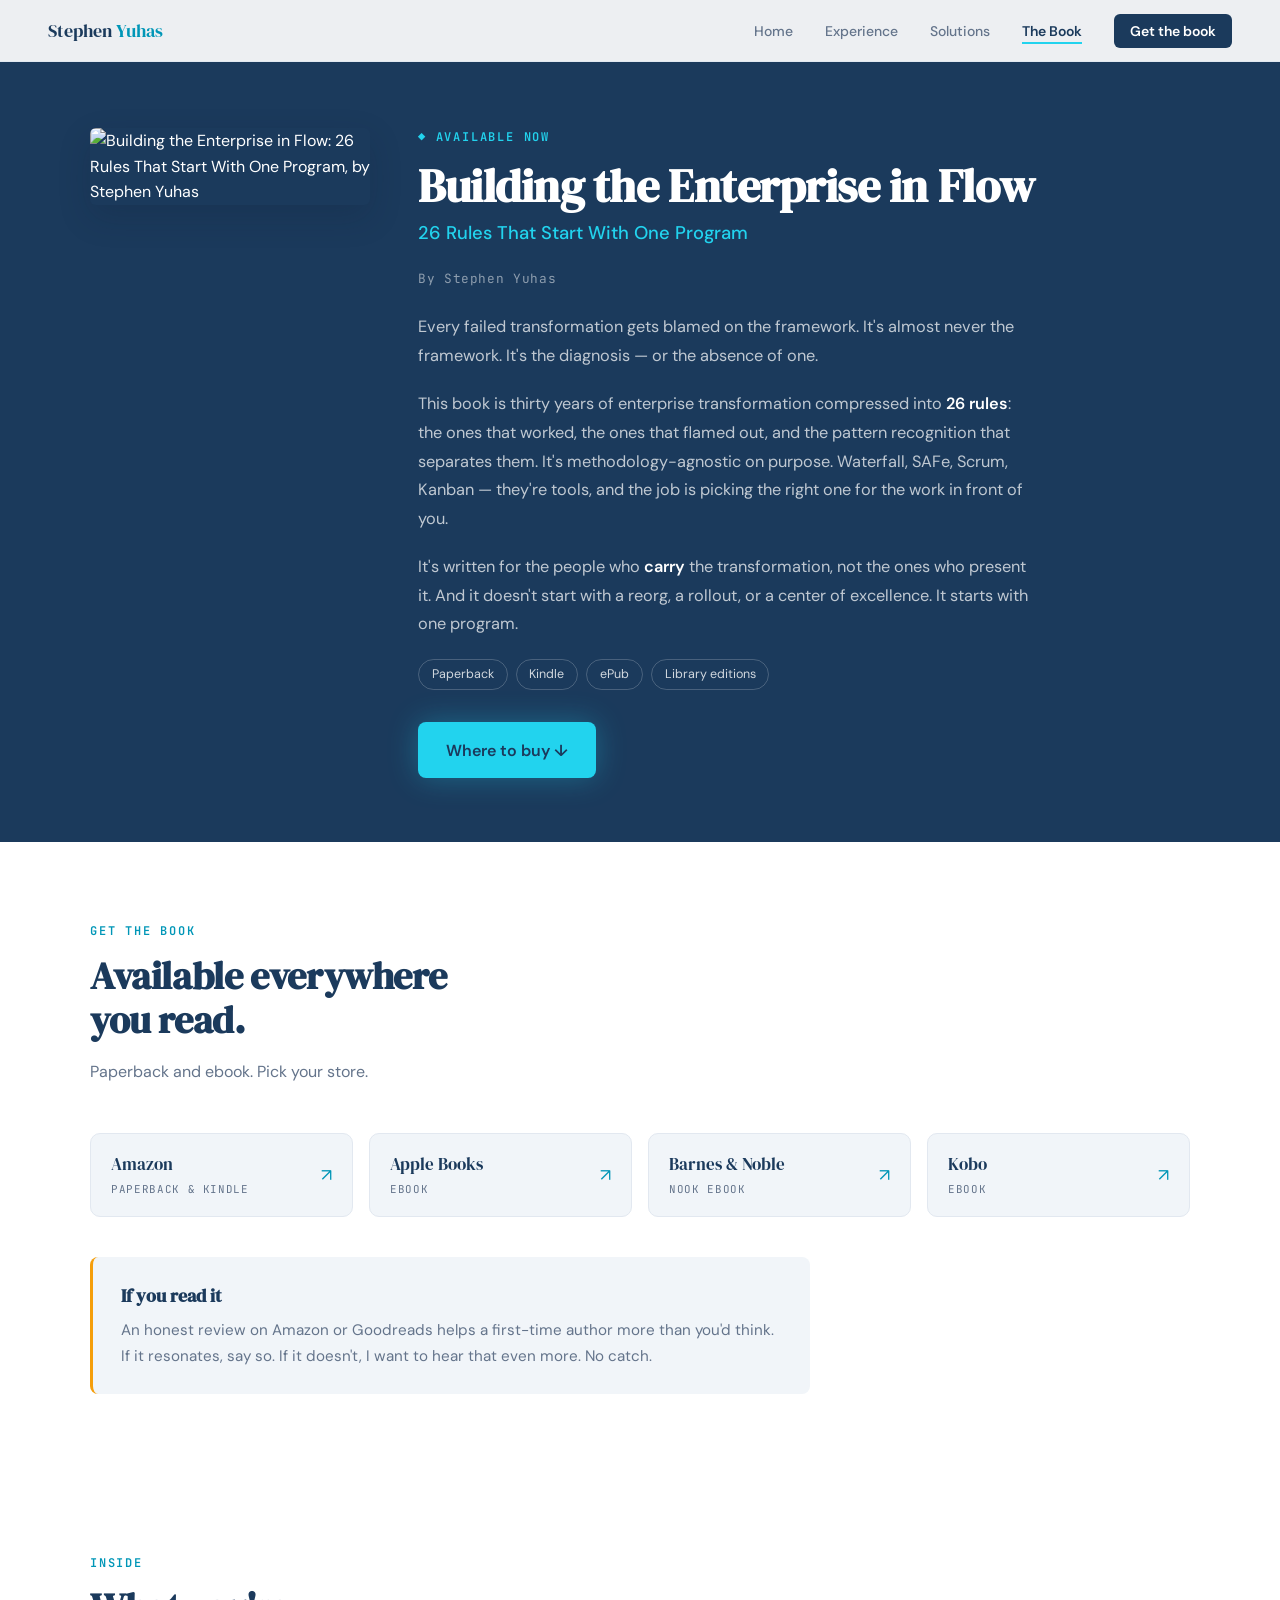
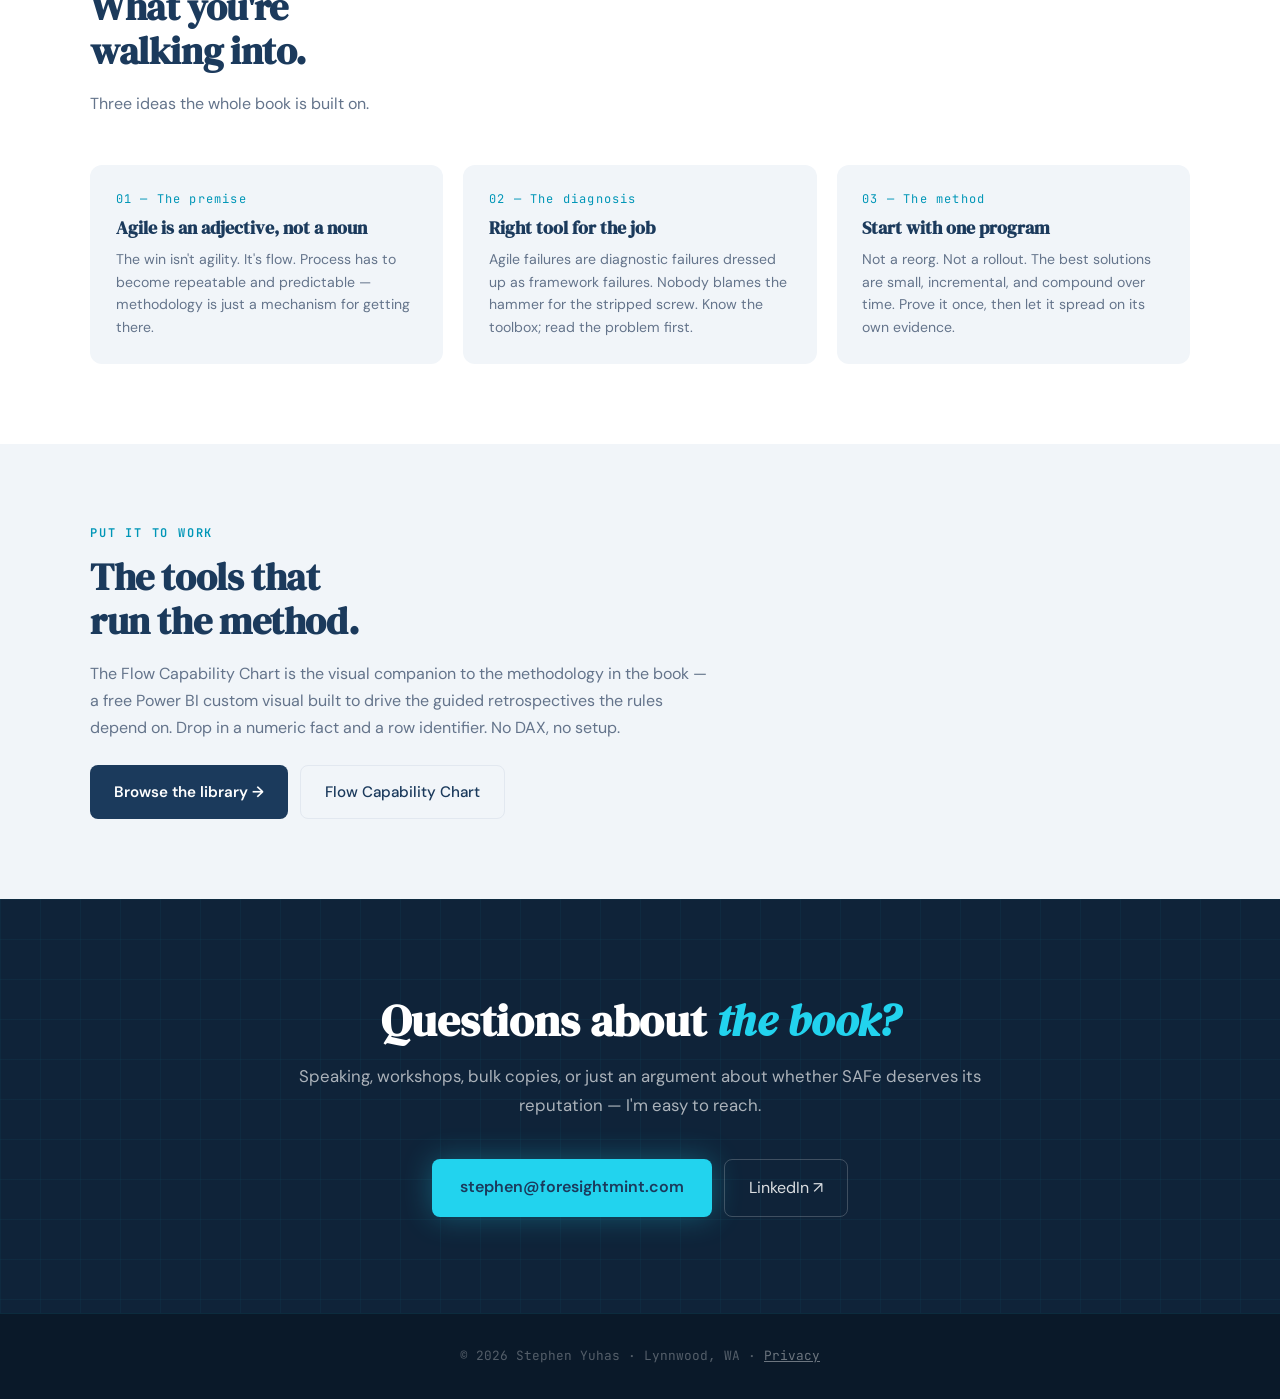
==== book.html @ dd20bc6a "Add files via upload" ====
<!DOCTYPE html>
<html lang="en">
<head>
<meta charset="UTF-8">
<meta name="viewport" content="width=device-width, initial-scale=1.0">
<title>Building the Enterprise in Flow — Stephen Yuhas</title>
<meta name="description" content="Building the Enterprise in Flow: 26 Rules That Start With One Program. By Stephen Yuhas. Available in paperback and ebook on Amazon, Apple Books, Barnes &amp; Noble, Kobo, and more.">
<link rel="preconnect" href="https://fonts.googleapis.com">
<link rel="preconnect" href="https://fonts.gstatic.com" crossorigin>
<link href="https://fonts.googleapis.com/css2?family=DM+Serif+Display:ital@0;1&family=DM+Sans:wght@300;400;500;600;700&family=JetBrains+Mono:wght@400;600&display=swap" rel="stylesheet">
<link rel="stylesheet" href="styles.css">
</head>
<body>

<nav>
  <a href="index.html" class="nav-logo">Stephen <span>Yuhas</span></a>
  <ul class="nav-links">
    <li><a href="index.html">Home</a></li>
    <li><a href="experience.html">Experience</a></li>
    <li><a href="solutions.html">Solutions</a></li>
    <li><a href="book.html" class="active">The Book</a></li>
    <li><a href="#buy" class="nav-cta">Get the book</a></li>
  </ul>
</nav>

<!-- BOOK HERO -->
<section class="book-hero">
  <div class="book-hero-inner">
    <img src="Building_The_Enterprise_in_Flow.jpg" alt="Building the Enterprise in Flow: 26 Rules That Start With One Program, by Stephen Yuhas" class="book-cover-sm">

    <div>
      <div class="book-eyebrow">◆ Available now</div>
      <h1 class="book-title">Building the Enterprise in Flow</h1>
      <div class="book-subtitle">26 Rules That Start With One Program</div>
      <div class="book-byline">By Stephen Yuhas</div>

      <p class="book-blurb">
        Every failed transformation gets blamed on the framework. It's almost never the framework. It's the diagnosis — or the absence of one.
      </p>
      <p class="book-blurb">
        This book is thirty years of enterprise transformation compressed into <strong>26 rules</strong>: the ones that worked, the ones that flamed out, and the pattern recognition that separates them. It's methodology-agnostic on purpose. Waterfall, SAFe, Scrum, Kanban — they're tools, and the job is picking the right one for the work in front of you.
      </p>
      <p class="book-blurb">
        It's written for the people who <strong>carry</strong> the transformation, not the ones who present it. And it doesn't start with a reorg, a rollout, or a center of excellence. It starts with one program.
      </p>

      <div class="book-formats">
        <span class="fmt-pill">Paperback</span>
        <span class="fmt-pill">Kindle</span>
        <span class="fmt-pill">ePub</span>
        <span class="fmt-pill">Library editions</span>
      </div>

      <div class="hero-cta">
        <a href="#buy" class="btn-contact-primary">Where to buy ↓</a>
      </div>
    </div>
  </div>
</section>

<!-- BUY LINKS -->
<section class="buy" id="buy">
  <div class="section-inner">
    <div class="section-label">Get the book</div>
    <h2 class="section-title">Available everywhere<br>you read.</h2>
    <p class="section-sub">Paperback and ebook. Pick your store.</p>

    <div class="buy-grid">
      <a href="https://www.amazon.com/dp/B0H6KVDXJP" class="buy-card" target="_blank" rel="noopener">
        <span>
          <span class="buy-store">Amazon</span>
          <span class="buy-fmt">Paperback &amp; Kindle</span>
        </span>
        <span class="buy-arrow">↗</span>
      </a>

      <a href="https://books.apple.com/us/book/id6784390564" class="buy-card" target="_blank" rel="noopener">
        <span>
          <span class="buy-store">Apple Books</span>
          <span class="buy-fmt">Ebook</span>
        </span>
        <span class="buy-arrow">↗</span>
      </a>

      <a href="https://www.barnesandnoble.com/w/building-the-enterprise-in-flow-stephen-yuhas/1150480453?ean=2940196628368" class="buy-card" target="_blank" rel="noopener">
        <span>
          <span class="buy-store">Barnes &amp; Noble</span>
          <span class="buy-fmt">Nook ebook</span>
        </span>
        <span class="buy-arrow">↗</span>
      </a>

      <a href="https://www.kobo.com/search?query=9798995827016" class="buy-card" target="_blank" rel="noopener">
        <span>
          <span class="buy-store">Kobo</span>
          <span class="buy-fmt">Ebook</span>
        </span>
        <span class="buy-arrow">↗</span>
      </a>

    </div>

    <div class="review-ask">
      <h3>If you read it</h3>
      <p>An honest review on Amazon or Goodreads helps a first-time author more than you'd think. If it resonates, say so. If it doesn't, I want to hear that even more. No catch.</p>
    </div>
  </div>
</section>

<!-- INSIDE THE BOOK -->
<section>
  <div class="section-inner">
    <div class="section-label">Inside</div>
    <h2 class="section-title">What you're<br>walking into.</h2>
    <p class="section-sub">Three ideas the whole book is built on.</p>

    <div class="inside-grid">
      <div class="inside-card">
        <div class="num">01 — The premise</div>
        <h3>Agile is an adjective, not a noun</h3>
        <p>The win isn't agility. It's flow. Process has to become repeatable and predictable — methodology is just a mechanism for getting there.</p>
      </div>
      <div class="inside-card">
        <div class="num">02 — The diagnosis</div>
        <h3>Right tool for the job</h3>
        <p>Agile failures are diagnostic failures dressed up as framework failures. Nobody blames the hammer for the stripped screw. Know the toolbox; read the problem first.</p>
      </div>
      <div class="inside-card">
        <div class="num">03 — The method</div>
        <h3>Start with one program</h3>
        <p>Not a reorg. Not a rollout. The best solutions are small, incremental, and compound over time. Prove it once, then let it spread on its own evidence.</p>
      </div>
    </div>
  </div>
</section>

<!-- COMPANION -->
<section class="book-callout">
  <div class="section-inner">
    <div class="section-label">Put it to work</div>
    <h2 class="section-title">The tools that<br>run the method.</h2>
    <p class="section-sub" style="margin-bottom: 1.5rem;">
      The Flow Capability Chart is the visual companion to the methodology in the book — a free Power BI custom visual built to drive the guided retrospectives the rules depend on. Drop in a numeric fact and a row identifier. No DAX, no setup.
    </p>
    <div class="hero-cta">
      <a href="solutions.html" class="btn-primary">Browse the library →</a>
      <a href="flow-capability-chart.html" class="btn-secondary">Flow Capability Chart</a>
    </div>
  </div>
</section>

<!-- CONTACT -->
<section class="contact" id="contact">
  <div class="contact-inner">
    <h2>Questions about <em>the book?</em></h2>
    <p>Speaking, workshops, bulk copies, or just an argument about whether SAFe deserves its reputation — I'm easy to reach.</p>
    <div class="contact-buttons">
      <a href="mailto:stephen@foresightmint.com" class="btn-contact-primary">stephen@foresightmint.com</a>
      <a href="https://www.linkedin.com/in/stephen-yuhas-6923614/" class="btn-contact-ghost" target="_blank">LinkedIn ↗</a>
    </div>
  </div>
</section>

<footer>
  <p>© 2026 Stephen Yuhas · Lynnwood, WA · <a href="privacy.html" style="color: rgba(255,255,255,0.4);">Privacy</a></p>
</footer>

</body>
</html>
---- styles.css ----
:root {
    --navy: #1B3A5C;
    --navy-deep: #0F2339;
    --navy-light: #234870;
    --cyan: #22D3EE;
    --cyan-dark: #0096B7;
    --amber: #F59E0B;
    --ice: #F1F5F9;
    --white: #FFFFFF;
    --text: #0F1E2E;
    --muted: #64748B;
    --border: #E2E8F0;
  }
  * { margin: 0; padding: 0; box-sizing: border-box; }
  html { scroll-behavior: smooth; }
  body {
    font-family: 'DM Sans', sans-serif;
    color: var(--text);
    background: var(--white);
    line-height: 1.6;
  }

  /* NAV */
  nav {
    position: fixed; top: 0; left: 0; right: 0; z-index: 100;
    display: flex; align-items: center; justify-content: space-between;
    padding: 1rem 3rem;
    background: rgba(255,255,255,0.92);
    backdrop-filter: blur(12px);
    border-bottom: 1px solid var(--border);
  }
  .nav-logo {
    font-family: 'DM Serif Display', serif;
    font-size: 1.15rem;
    color: var(--navy);
    text-decoration: none;
  }
  .nav-logo span { color: var(--cyan-dark); }
  .nav-links { display: flex; gap: 2rem; list-style: none; align-items: center; }
  .nav-links a {
    color: var(--muted);
    text-decoration: none;
    font-size: 0.875rem;
    font-weight: 500;
    transition: color 0.2s;
  }
  .nav-links a:hover { color: var(--navy); }
  .nav-cta {
    background: var(--navy);
    color: var(--white) !important;
    padding: 0.5rem 1rem;
    border-radius: 6px;
    font-weight: 600 !important;
  }
  .nav-cta:hover { background: var(--cyan-dark) !important; color: var(--white) !important; }

  /* HERO */
  .hero {
    padding: 9rem 3rem 4rem;
    background: var(--white);
    border-bottom: 1px solid var(--border);
  }
  .hero-inner { max-width: 1100px; margin: 0 auto; }
  .availability {
    display: inline-flex;
    align-items: center;
    gap: 0.5rem;
    background: rgba(16,185,129,0.08);
    border: 1px solid rgba(16,185,129,0.25);
    color: #059669;
    padding: 0.35rem 0.85rem;
    border-radius: 100px;
    font-size: 0.75rem;
    font-weight: 600;
    letter-spacing: 0.05em;
    text-transform: uppercase;
    margin-bottom: 1.75rem;
  }
  .availability::before {
    content: '';
    width: 8px; height: 8px;
    background: #10B981;
    border-radius: 50%;
    animation: pulse 2s infinite;
  }
  @keyframes pulse {
    0%, 100% { opacity: 1; }
    50% { opacity: 0.4; }
  }
  .hero-name {
    font-family: 'DM Serif Display', serif;
    font-size: clamp(2.8rem, 5vw, 4.2rem);
    color: var(--navy);
    line-height: 1.05;
    margin-bottom: 0.5rem;
    letter-spacing: -0.02em;
  }
  .hero-tagline {
    font-size: clamp(1.1rem, 1.8vw, 1.35rem);
    color: var(--cyan-dark);
    font-weight: 500;
    margin-bottom: 1.5rem;
  }
  .hero-pitch {
    font-size: 1.1rem;
    color: var(--muted);
    max-width: 680px;
    line-height: 1.7;
    margin-bottom: 2rem;
  }
  .hero-pitch strong { color: var(--navy); font-weight: 600; }
  .hero-meta {
    display: flex;
    gap: 1.5rem;
    flex-wrap: wrap;
    font-size: 0.875rem;
    color: var(--muted);
    margin-bottom: 2rem;
  }
  .hero-meta span { display: flex; align-items: center; gap: 0.4rem; }
  .hero-meta .dot { color: var(--cyan-dark); }
  .hero-cta { display: flex; gap: 0.75rem; flex-wrap: wrap; }
  .btn-primary {
    display: inline-flex; align-items: center; gap: 0.5rem;
    background: var(--navy);
    color: var(--white);
    padding: 0.85rem 1.5rem;
    border-radius: 8px;
    font-weight: 600;
    text-decoration: none;
    transition: all 0.2s;
    font-size: 0.95rem;
  }
  .btn-primary:hover { background: var(--cyan-dark); transform: translateY(-1px); }
  .btn-secondary {
    display: inline-flex; align-items: center; gap: 0.5rem;
    background: transparent;
    color: var(--navy);
    border: 1px solid var(--border);
    padding: 0.85rem 1.5rem;
    border-radius: 8px;
    font-weight: 500;
    text-decoration: none;
    transition: all 0.2s;
    font-size: 0.95rem;
  }
  .btn-secondary:hover { border-color: var(--navy); }

  /* METRICS BAR */
  .metrics {
    background: var(--navy);
    padding: 3rem;
  }
  .metrics-inner {
    max-width: 1100px;
    margin: 0 auto;
    display: grid;
    grid-template-columns: repeat(4, 1fr);
    gap: 2rem;
  }
  .metric-num {
    font-family: 'DM Serif Display', serif;
    font-size: 2.5rem;
    color: var(--cyan);
    line-height: 1;
    margin-bottom: 0.4rem;
  }
  .metric-label {
    font-size: 0.82rem;
    color: rgba(255,255,255,0.7);
    line-height: 1.4;
  }

  /* SECTIONS */
  section { padding: 5rem 3rem; }
  .section-inner { max-width: 1100px; margin: 0 auto; }
  .section-label {
    font-family: 'JetBrains Mono', monospace;
    font-size: 0.75rem;
    font-weight: 600;
    letter-spacing: 0.15em;
    text-transform: uppercase;
    color: var(--cyan-dark);
    margin-bottom: 0.75rem;
  }
  .section-title {
    font-family: 'DM Serif Display', serif;
    font-size: clamp(1.8rem, 3vw, 2.4rem);
    color: var(--navy);
    line-height: 1.15;
    margin-bottom: 1rem;
    letter-spacing: -0.01em;
  }
  .section-sub {
    font-size: 1rem;
    color: var(--muted);
    max-width: 620px;
    line-height: 1.7;
    margin-bottom: 3rem;
  }

  /* EXPERIENCE TIMELINE */
  .exp { background: var(--ice); }
  .exp-list { display: flex; flex-direction: column; gap: 1.25rem; }
  .exp-item {
    background: var(--white);
    border-radius: 12px;
    padding: 1.75rem 2rem;
    border-left: 3px solid var(--cyan);
    transition: box-shadow 0.2s, transform 0.2s;
  }
  .exp-item:hover { box-shadow: 0 8px 28px rgba(15,30,50,0.08); transform: translateY(-1px); }
  .exp-header {
    display: flex;
    justify-content: space-between;
    align-items: baseline;
    flex-wrap: wrap;
    gap: 0.5rem;
    margin-bottom: 0.25rem;
  }
  .exp-role {
    font-family: 'DM Serif Display', serif;
    font-size: 1.25rem;
    color: var(--navy);
    display: inline-flex;
    align-items: baseline;
    flex-wrap: wrap;
    gap: 0.6rem;
  }
  .role-tag {
    display: inline-block;
    font-family: 'DM Sans', sans-serif;
    font-size: 0.68rem;
    font-weight: 700;
    letter-spacing: 0.08em;
    text-transform: uppercase;
    color: var(--cyan-dark);
    background: rgba(34,211,238,0.1);
    border: 1px solid rgba(34,211,238,0.3);
    padding: 0.25rem 0.65rem;
    border-radius: 100px;
    vertical-align: middle;
    position: relative;
    top: -2px;
  }
  .exp-dates {
    font-family: 'JetBrains Mono', monospace;
    font-size: 0.8rem;
    color: var(--muted);
  }
  .exp-company {
    font-size: 0.95rem;
    color: var(--cyan-dark);
    font-weight: 500;
    margin-bottom: 1rem;
  }
  .exp-bullets {
    list-style: none;
    display: flex;
    flex-direction: column;
    gap: 0.5rem;
  }
  .exp-bullets li {
    font-size: 0.92rem;
    color: var(--text);
    line-height: 1.6;
    padding-left: 1.25rem;
    position: relative;
  }
  .exp-bullets li::before {
    content: '▸';
    position: absolute;
    left: 0;
    color: var(--cyan-dark);
  }
  .exp-bullets strong { color: var(--navy); font-weight: 600; }

  .exp-item.earlier {
    border-left-color: var(--muted);
    opacity: 0.92;
  }
  .exp-item.earlier .exp-role {
    font-size: 1.1rem;
    color: var(--navy-light);
  }
  .exp-earlier-summary {
    font-size: 0.9rem;
    color: var(--muted);
    line-height: 1.65;
  }

  /* CAPABILITIES */
  .cap { background: var(--white); }
  .cap-grid {
    display: grid;
    grid-template-columns: repeat(2, 1fr);
    gap: 1.25rem;
  }
  .cap-card {
    background: var(--ice);
    border-radius: 12px;
    padding: 1.75rem;
    transition: all 0.2s;
  }
  .cap-card:hover { background: var(--white); box-shadow: 0 4px 20px rgba(15,30,50,0.06); }
  .cap-card h3 {
    font-family: 'DM Serif Display', serif;
    font-size: 1.1rem;
    color: var(--navy);
    margin-bottom: 0.85rem;
  }
  .cap-card .tags {
    display: flex;
    flex-wrap: wrap;
    gap: 0.4rem;
  }
  .cap-card .tag {
    font-size: 0.78rem;
    color: var(--text);
    background: var(--white);
    border: 1px solid var(--border);
    padding: 0.28rem 0.7rem;
    border-radius: 100px;
  }

  /* TESTIMONIALS */
  .testim { background: var(--white); border-top: 1px solid var(--border); }
  .testim-link {
    color: var(--cyan-dark);
    text-decoration: none;
    border-bottom: 1px solid rgba(0,150,183,0.3);
    transition: border-color 0.2s;
  }
  .testim-link:hover { border-bottom-color: var(--cyan-dark); }
  .testim-grid {
    display: grid;
    grid-template-columns: repeat(3, 1fr);
    gap: 1.5rem;
    margin-top: 1rem;
  }
  .testim-card {
    background: var(--ice);
    border-radius: 12px;
    padding: 2rem 1.75rem 1.75rem;
    position: relative;
    transition: box-shadow 0.2s, transform 0.2s;
    display: flex;
    flex-direction: column;
  }
  .testim-card:hover {
    box-shadow: 0 8px 28px rgba(15,30,50,0.08);
    transform: translateY(-2px);
  }
  .testim-mark {
    position: absolute;
    top: 0.25rem;
    left: 1.5rem;
    font-family: 'DM Serif Display', serif;
    font-size: 4.5rem;
    color: var(--cyan);
    line-height: 1;
    opacity: 0.35;
    pointer-events: none;
  }
  .testim-card blockquote {
    font-size: 0.95rem;
    color: var(--text);
    line-height: 1.65;
    margin: 0 0 1.5rem 0;
    position: relative;
    flex-grow: 1;
  }
  .testim-card figcaption {
    border-top: 1px solid rgba(15,30,50,0.08);
    padding-top: 1rem;
  }
  .testim-name {
    font-family: 'DM Serif Display', serif;
    font-size: 1.05rem;
    color: var(--navy);
    margin-bottom: 0.2rem;
  }
  .testim-title {
    font-size: 0.82rem;
    color: var(--cyan-dark);
    font-weight: 500;
    margin-bottom: 0.25rem;
  }
  .testim-rel {
    font-family: 'JetBrains Mono', monospace;
    font-size: 0.7rem;
    color: var(--muted);
    letter-spacing: 0.05em;
    text-transform: uppercase;
  }

  /* PHILOSOPHY (compressed) */
  .phil {
    background: var(--navy);
    color: var(--white);
  }
  .phil .section-title { color: var(--white); }
  .phil .section-sub { color: rgba(255,255,255,0.7); }
  .phil-grid {
    display: grid;
    grid-template-columns: repeat(3, 1fr);
    gap: 1.25rem;
    margin-top: 1rem;
  }
  .phil-card {
    background: rgba(255,255,255,0.04);
    border: 1px solid rgba(34,211,238,0.15);
    border-radius: 12px;
    padding: 1.5rem;
    transition: border-color 0.2s;
  }
  .phil-card:hover { border-color: rgba(34,211,238,0.4); }
  .phil-card .num {
    font-family: 'JetBrains Mono', monospace;
    font-size: 0.75rem;
    color: var(--cyan);
    margin-bottom: 0.5rem;
    letter-spacing: 0.1em;
  }
  .phil-card h3 {
    font-family: 'DM Serif Display', serif;
    font-size: 1.05rem;
    color: var(--white);
    margin-bottom: 0.5rem;
    line-height: 1.3;
  }
  .phil-card p {
    font-size: 0.87rem;
    color: rgba(255,255,255,0.6);
    line-height: 1.6;
  }

  /* CERTS */
  .certs { background: var(--ice); padding: 3.5rem 3rem; }
  .certs-inner {
    max-width: 1100px;
    margin: 0 auto;
    display: flex;
    align-items: center;
    gap: 2rem;
    flex-wrap: wrap;
  }
  .certs-label {
    font-family: 'JetBrains Mono', monospace;
    font-size: 0.75rem;
    letter-spacing: 0.15em;
    text-transform: uppercase;
    color: var(--muted);
    font-weight: 600;
  }
  .cert-pills {
    display: flex;
    gap: 0.6rem;
    flex-wrap: wrap;
  }
  .cert-pill {
    background: var(--white);
    border: 1px solid var(--border);
    padding: 0.5rem 1rem;
    border-radius: 100px;
    font-size: 0.85rem;
    color: var(--navy);
    font-weight: 500;
  }
  .cert-pill.new {
    background: rgba(245,158,11,0.1);
    border-color: rgba(245,158,11,0.3);
    color: #B45309;
  }

  /* CONTACT */
  .contact {
    background: var(--navy-deep);
    text-align: center;
    padding: 6rem 3rem;
    position: relative;
    overflow: hidden;
  }
  .contact::before {
    content: '';
    position: absolute; inset: 0;
    background-image:
      linear-gradient(rgba(34,211,238,0.04) 1px, transparent 1px),
      linear-gradient(90deg, rgba(34,211,238,0.04) 1px, transparent 1px);
    background-size: 40px 40px;
  }
  .contact-inner { position: relative; max-width: 700px; margin: 0 auto; }
  .contact h2 {
    font-family: 'DM Serif Display', serif;
    font-size: clamp(2rem, 3.5vw, 2.8rem);
    color: var(--white);
    margin-bottom: 1rem;
    line-height: 1.15;
  }
  .contact h2 em { color: var(--cyan); font-style: italic; }
  .contact p {
    color: rgba(255,255,255,0.65);
    font-size: 1.05rem;
    margin-bottom: 2.5rem;
    line-height: 1.7;
  }
  .contact-buttons {
    display: flex;
    gap: 0.75rem;
    justify-content: center;
    flex-wrap: wrap;
  }
  .btn-contact-primary {
    background: var(--cyan);
    color: var(--navy);
    padding: 0.95rem 1.75rem;
    border-radius: 8px;
    font-weight: 600;
    text-decoration: none;
    box-shadow: 0 0 30px rgba(34,211,238,0.3);
    transition: transform 0.2s;
  }
  .btn-contact-primary:hover { transform: translateY(-2px); }
  .btn-contact-ghost {
    border: 1px solid rgba(255,255,255,0.2);
    color: rgba(255,255,255,0.85);
    padding: 0.95rem 1.5rem;
    border-radius: 8px;
    text-decoration: none;
    transition: all 0.2s;
  }
  .btn-contact-ghost:hover { border-color: var(--cyan); color: var(--cyan); }

  /* FOOTER */
  footer {
    background: #0A1929;
    padding: 2rem 3rem;
    border-top: 1px solid rgba(34,211,238,0.1);
    text-align: center;
  }
  footer p {
    font-size: 0.8rem;
    color: rgba(255,255,255,0.3);
    font-family: 'JetBrains Mono', monospace;
  }

  @media (max-width: 900px) {
    nav { padding: 1rem 1.5rem; }
    .nav-links li:not(:last-child) { display: none; }
    section, .hero, .metrics, .contact, .certs { padding-left: 1.5rem; padding-right: 1.5rem; }
    .hero { padding-top: 7rem; padding-bottom: 3rem; }
    .metrics-inner { grid-template-columns: repeat(2, 1fr); gap: 1.5rem; }
    .cap-grid, .phil-grid, .testim-grid { grid-template-columns: 1fr; }
    .exp-header { flex-direction: column; align-items: flex-start; }
  }

  /* ============================================
     MULTI-PAGE ADDITIONS
     ============================================ */

  /* Active nav state */
  .nav-links a.active { color: var(--navy); font-weight: 600; }
  .nav-links a.active:not(.nav-cta) { border-bottom: 2px solid var(--cyan); padding-bottom: 2px; }

  /* PAGE HERO (shorter than home hero) */
  .page-hero {
    padding: 8rem 3rem 3.5rem;
    background: var(--white);
    border-bottom: 1px solid var(--border);
  }
  .page-hero-inner { max-width: 1100px; margin: 0 auto; }
  .page-title {
    font-family: 'DM Serif Display', serif;
    font-size: clamp(2.2rem, 4vw, 3.2rem);
    color: var(--navy);
    line-height: 1.1;
    margin-bottom: 0.75rem;
    letter-spacing: -0.02em;
  }
  .page-sub {
    font-size: 1.05rem;
    color: var(--muted);
    max-width: 680px;
    line-height: 1.7;
  }

  /* HOME: destination cards */
  .dest-grid {
    display: grid;
    grid-template-columns: repeat(3, 1fr);
    gap: 1.25rem;
    margin-top: 1rem;
  }
  .dest-card {
    display: flex;
    flex-direction: column;
    background: var(--white);
    border: 1px solid var(--border);
    border-radius: 12px;
    padding: 1.75rem;
    text-decoration: none;
    transition: all 0.2s;
  }
  .dest-card:hover {
    border-color: var(--cyan);
    box-shadow: 0 8px 28px rgba(15,30,50,0.08);
    transform: translateY(-2px);
  }
  .dest-icon {
    font-size: 1.5rem;
    color: var(--cyan-dark);
    margin-bottom: 0.75rem;
  }
  .dest-card h3 {
    font-family: 'DM Serif Display', serif;
    font-size: 1.25rem;
    color: var(--navy);
    margin-bottom: 0.5rem;
  }
  .dest-card p {
    font-size: 0.9rem;
    color: var(--muted);
    line-height: 1.6;
    flex-grow: 1;
    margin-bottom: 1rem;
  }
  .dest-go {
    font-family: 'JetBrains Mono', monospace;
    font-size: 0.75rem;
    font-weight: 600;
    letter-spacing: 0.1em;
    text-transform: uppercase;
    color: var(--cyan-dark);
  }

  /* BOOK CALLOUT (used on home + experience) */
  .book-callout { background: var(--ice); }
  .book-callout-inner {
    max-width: 1100px;
    margin: 0 auto;
    display: grid;
    grid-template-columns: 200px 1fr;
    gap: 2.5rem;
    align-items: center;
  }
  .book-cover-sm {
    width: 100%;
    border-radius: 6px;
    box-shadow: 0 12px 32px rgba(15,30,50,0.18);
    display: block;
  }
  .book-cover-fallback {
    aspect-ratio: 2 / 3;
    background: var(--navy);
    border-radius: 6px;
    box-shadow: 0 12px 32px rgba(15,30,50,0.18);
    display: flex;
    align-items: center;
    justify-content: center;
    text-align: center;
    padding: 1.25rem;
    font-family: 'DM Serif Display', serif;
    color: var(--white);
    font-size: 1.05rem;
    line-height: 1.3;
  }

  /* SOLUTIONS LIBRARY */
  .lib { background: var(--ice); min-height: 40vh; }
  .lib-grid {
    display: grid;
    grid-template-columns: repeat(3, 1fr);
    gap: 1.5rem;
    margin-top: 1rem;
  }
  .lib-card {
    display: flex;
    flex-direction: column;
    background: var(--white);
    border-radius: 12px;
    border-left: 3px solid var(--cyan);
    padding: 1.75rem;
    text-decoration: none;
    transition: box-shadow 0.2s, transform 0.2s;
  }
  .lib-card:hover { box-shadow: 0 8px 28px rgba(15,30,50,0.08); transform: translateY(-2px); }
  .lib-cat {
    font-family: 'JetBrains Mono', monospace;
    font-size: 0.68rem;
    font-weight: 600;
    letter-spacing: 0.1em;
    text-transform: uppercase;
    color: var(--cyan-dark);
    background: rgba(34,211,238,0.1);
    border: 1px solid rgba(34,211,238,0.3);
    padding: 0.25rem 0.65rem;
    border-radius: 100px;
    align-self: flex-start;
    margin-bottom: 0.9rem;
  }
  .lib-card h3 {
    font-family: 'DM Serif Display', serif;
    font-size: 1.2rem;
    color: var(--navy);
    margin-bottom: 0.5rem;
  }
  .lib-card p {
    font-size: 0.9rem;
    color: var(--muted);
    line-height: 1.6;
    flex-grow: 1;
    margin-bottom: 1.1rem;
  }
  .lib-foot {
    display: flex;
    align-items: center;
    justify-content: space-between;
    gap: 0.5rem;
    border-top: 1px solid var(--border);
    padding-top: 0.9rem;
  }
  .lib-price {
    font-size: 0.8rem;
    font-weight: 600;
    color: #059669;
    background: rgba(16,185,129,0.08);
    border: 1px solid rgba(16,185,129,0.25);
    padding: 0.2rem 0.6rem;
    border-radius: 100px;
  }
  .lib-go {
    font-family: 'JetBrains Mono', monospace;
    font-size: 0.72rem;
    font-weight: 600;
    letter-spacing: 0.08em;
    text-transform: uppercase;
    color: var(--cyan-dark);
  }
  .lib-note {
    margin-top: 2rem;
    font-size: 0.9rem;
    color: var(--muted);
  }

  /* BOOK PAGE */
  .book-hero { background: var(--navy); color: var(--white); padding: 8rem 3rem 4rem; }
  .book-hero-inner {
    max-width: 1100px;
    margin: 0 auto;
    display: grid;
    grid-template-columns: 280px 1fr;
    gap: 3rem;
    align-items: start;
  }
  .book-hero .book-cover-fallback {
    background: var(--navy-deep);
    border: 1px solid rgba(34,211,238,0.25);
  }
  .book-eyebrow {
    font-family: 'JetBrains Mono', monospace;
    font-size: 0.75rem;
    font-weight: 600;
    letter-spacing: 0.15em;
    text-transform: uppercase;
    color: var(--cyan);
    margin-bottom: 0.85rem;
  }
  .book-title {
    font-family: 'DM Serif Display', serif;
    font-size: clamp(2rem, 3.6vw, 2.9rem);
    line-height: 1.1;
    color: var(--white);
    margin-bottom: 0.5rem;
    letter-spacing: -0.01em;
  }
  .book-subtitle {
    font-size: 1.15rem;
    color: var(--cyan);
    font-weight: 500;
    margin-bottom: 1.25rem;
  }
  .book-byline {
    font-family: 'JetBrains Mono', monospace;
    font-size: 0.8rem;
    color: rgba(255,255,255,0.5);
    letter-spacing: 0.05em;
    margin-bottom: 1.5rem;
  }
  .book-blurb {
    font-size: 1.02rem;
    color: rgba(255,255,255,0.72);
    line-height: 1.75;
    margin-bottom: 1.25rem;
    max-width: 620px;
  }
  .book-blurb strong { color: var(--white); font-weight: 600; }
  .book-formats {
    display: flex;
    gap: 0.5rem;
    flex-wrap: wrap;
    margin-bottom: 2rem;
  }
  .fmt-pill {
    font-size: 0.78rem;
    color: rgba(255,255,255,0.8);
    border: 1px solid rgba(255,255,255,0.2);
    padding: 0.3rem 0.8rem;
    border-radius: 100px;
  }

  /* BUY LINKS */
  .buy { background: var(--white); }
  .buy-grid {
    display: grid;
    grid-template-columns: repeat(auto-fit, minmax(220px, 1fr));
    gap: 1rem;
    margin-top: 1rem;
  }
  .buy-card {
    display: flex;
    align-items: center;
    justify-content: space-between;
    gap: 1rem;
    background: var(--ice);
    border: 1px solid var(--border);
    border-radius: 10px;
    padding: 1.1rem 1.25rem;
    text-decoration: none;
    transition: all 0.2s;
  }
  .buy-card:hover {
    background: var(--white);
    border-color: var(--cyan);
    box-shadow: 0 6px 20px rgba(15,30,50,0.07);
    transform: translateY(-1px);
  }
  .buy-store {
    font-family: 'DM Serif Display', serif;
    font-size: 1.05rem;
    color: var(--navy);
  }
  .buy-fmt {
    font-family: 'JetBrains Mono', monospace;
    font-size: 0.68rem;
    letter-spacing: 0.06em;
    text-transform: uppercase;
    color: var(--muted);
    display: block;
    margin-top: 0.15rem;
  }
  .buy-arrow { color: var(--cyan-dark); font-size: 1.1rem; }
  .buy-card.soon {
    opacity: 0.6;
    pointer-events: none;
  }
  .buy-card.soon .buy-arrow { color: var(--muted); }

  /* REVIEW ASK */
  .review-ask {
    background: var(--ice);
    border-left: 3px solid var(--amber);
    border-radius: 8px;
    padding: 1.5rem 1.75rem;
    margin-top: 2.5rem;
    max-width: 720px;
  }
  .review-ask h3 {
    font-family: 'DM Serif Display', serif;
    font-size: 1.15rem;
    color: var(--navy);
    margin-bottom: 0.5rem;
  }
  .review-ask p {
    font-size: 0.95rem;
    color: var(--muted);
    line-height: 1.7;
  }

  /* INSIDE THE BOOK */
  .inside-grid {
    display: grid;
    grid-template-columns: repeat(3, 1fr);
    gap: 1.25rem;
    margin-top: 1rem;
  }
  .inside-card {
    background: var(--ice);
    border-radius: 12px;
    padding: 1.6rem;
  }
  .inside-card .num {
    font-family: 'JetBrains Mono', monospace;
    font-size: 0.75rem;
    color: var(--cyan-dark);
    letter-spacing: 0.1em;
    margin-bottom: 0.5rem;
  }
  .inside-card h3 {
    font-family: 'DM Serif Display', serif;
    font-size: 1.1rem;
    color: var(--navy);
    margin-bottom: 0.5rem;
    line-height: 1.3;
  }
  .inside-card p {
    font-size: 0.88rem;
    color: var(--muted);
    line-height: 1.6;
  }

  @media (max-width: 900px) {
    /* keep page nav visible on mobile now that it's multi-page */
    .nav-links li:not(:last-child) { display: block; }
    .nav-links { gap: 1rem; flex-wrap: wrap; justify-content: flex-end; }
    .nav-links a { font-size: 0.8rem; }
    nav { flex-wrap: wrap; gap: 0.5rem; }
    .page-hero, .book-hero { padding-left: 1.5rem; padding-right: 1.5rem; padding-top: 7rem; }
    .dest-grid, .lib-grid, .inside-grid { grid-template-columns: 1fr; }
    .book-hero-inner, .book-callout-inner { grid-template-columns: 1fr; gap: 1.75rem; }
    .book-hero-inner .book-cover-fallback,
    .book-hero-inner .book-cover-sm,
    .book-callout-inner .book-cover-fallback,
    .book-callout-inner .book-cover-sm { max-width: 200px; }
  }

  /* Cover sits on a light background in the callouts — hairline border
     keeps the off-white cover from bleeding into the --ice section. */
  .book-callout .book-cover-sm {
    border: 1px solid var(--border);
  }
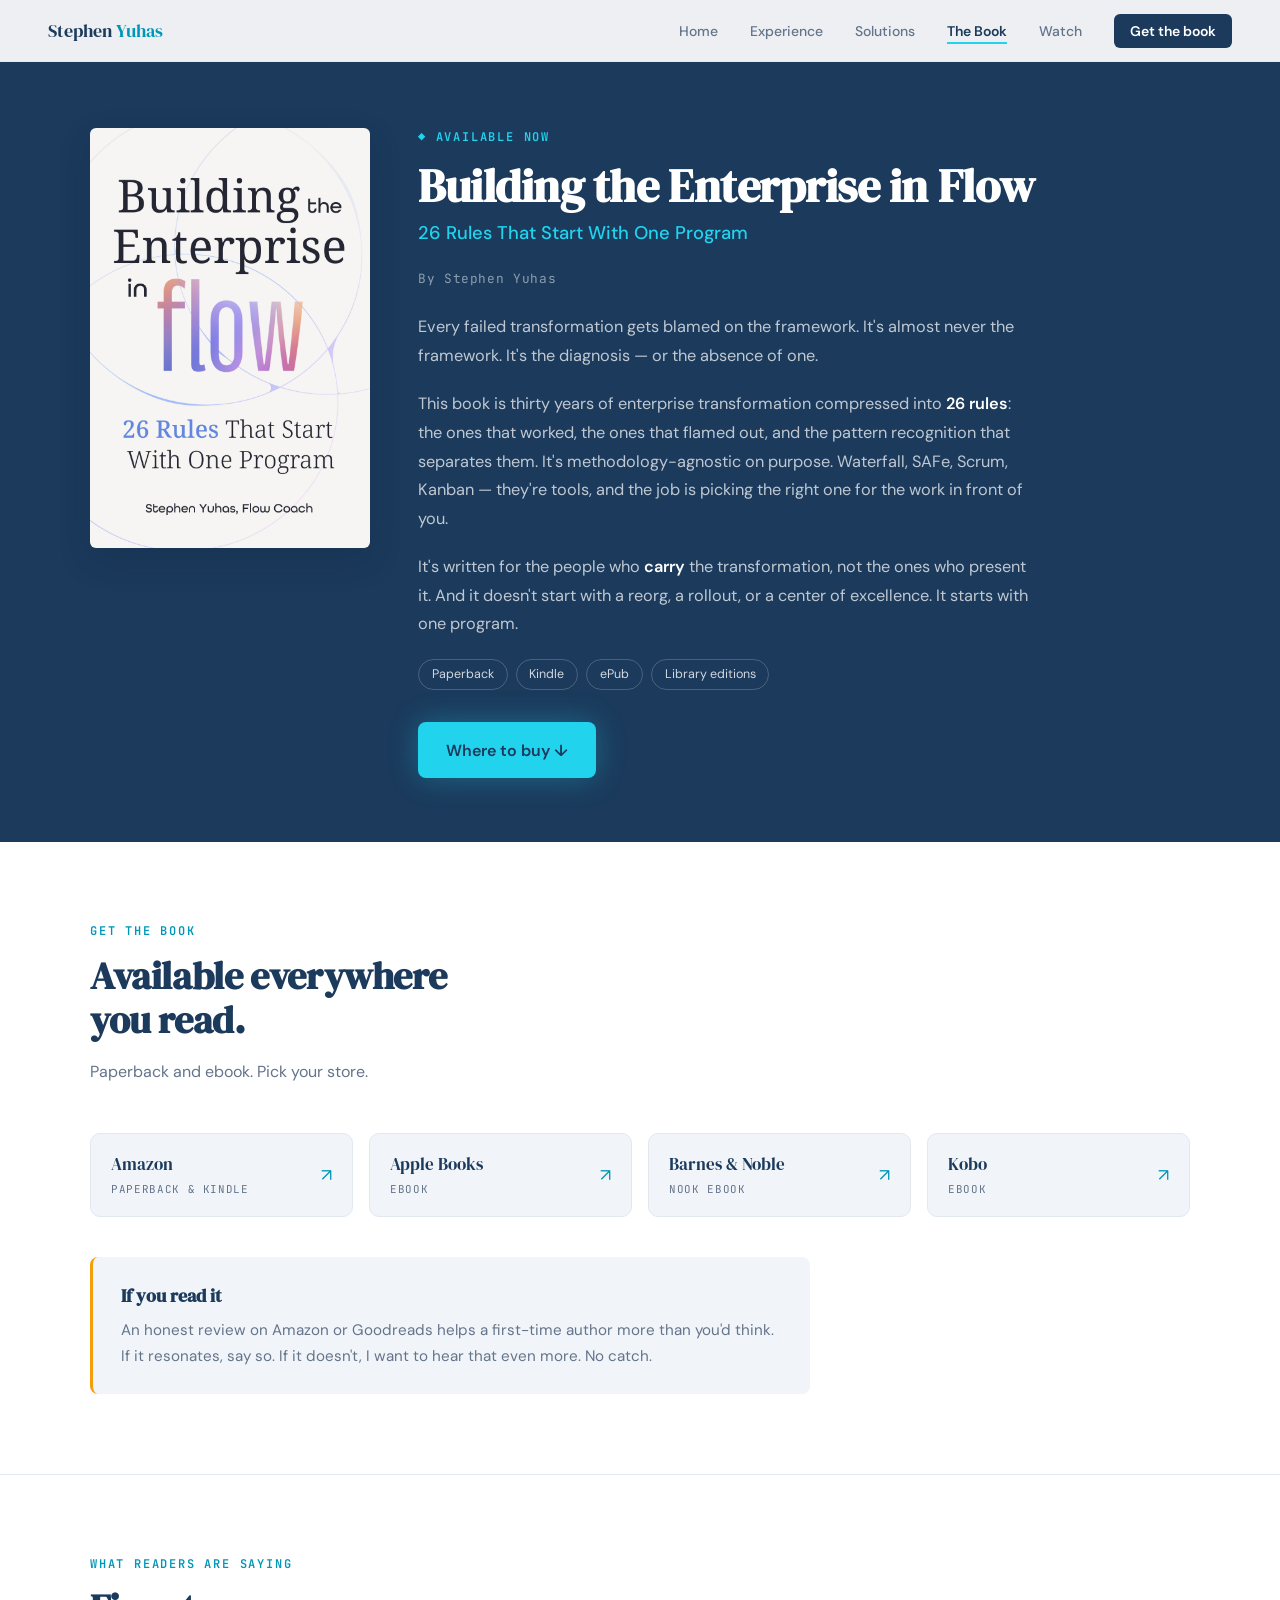
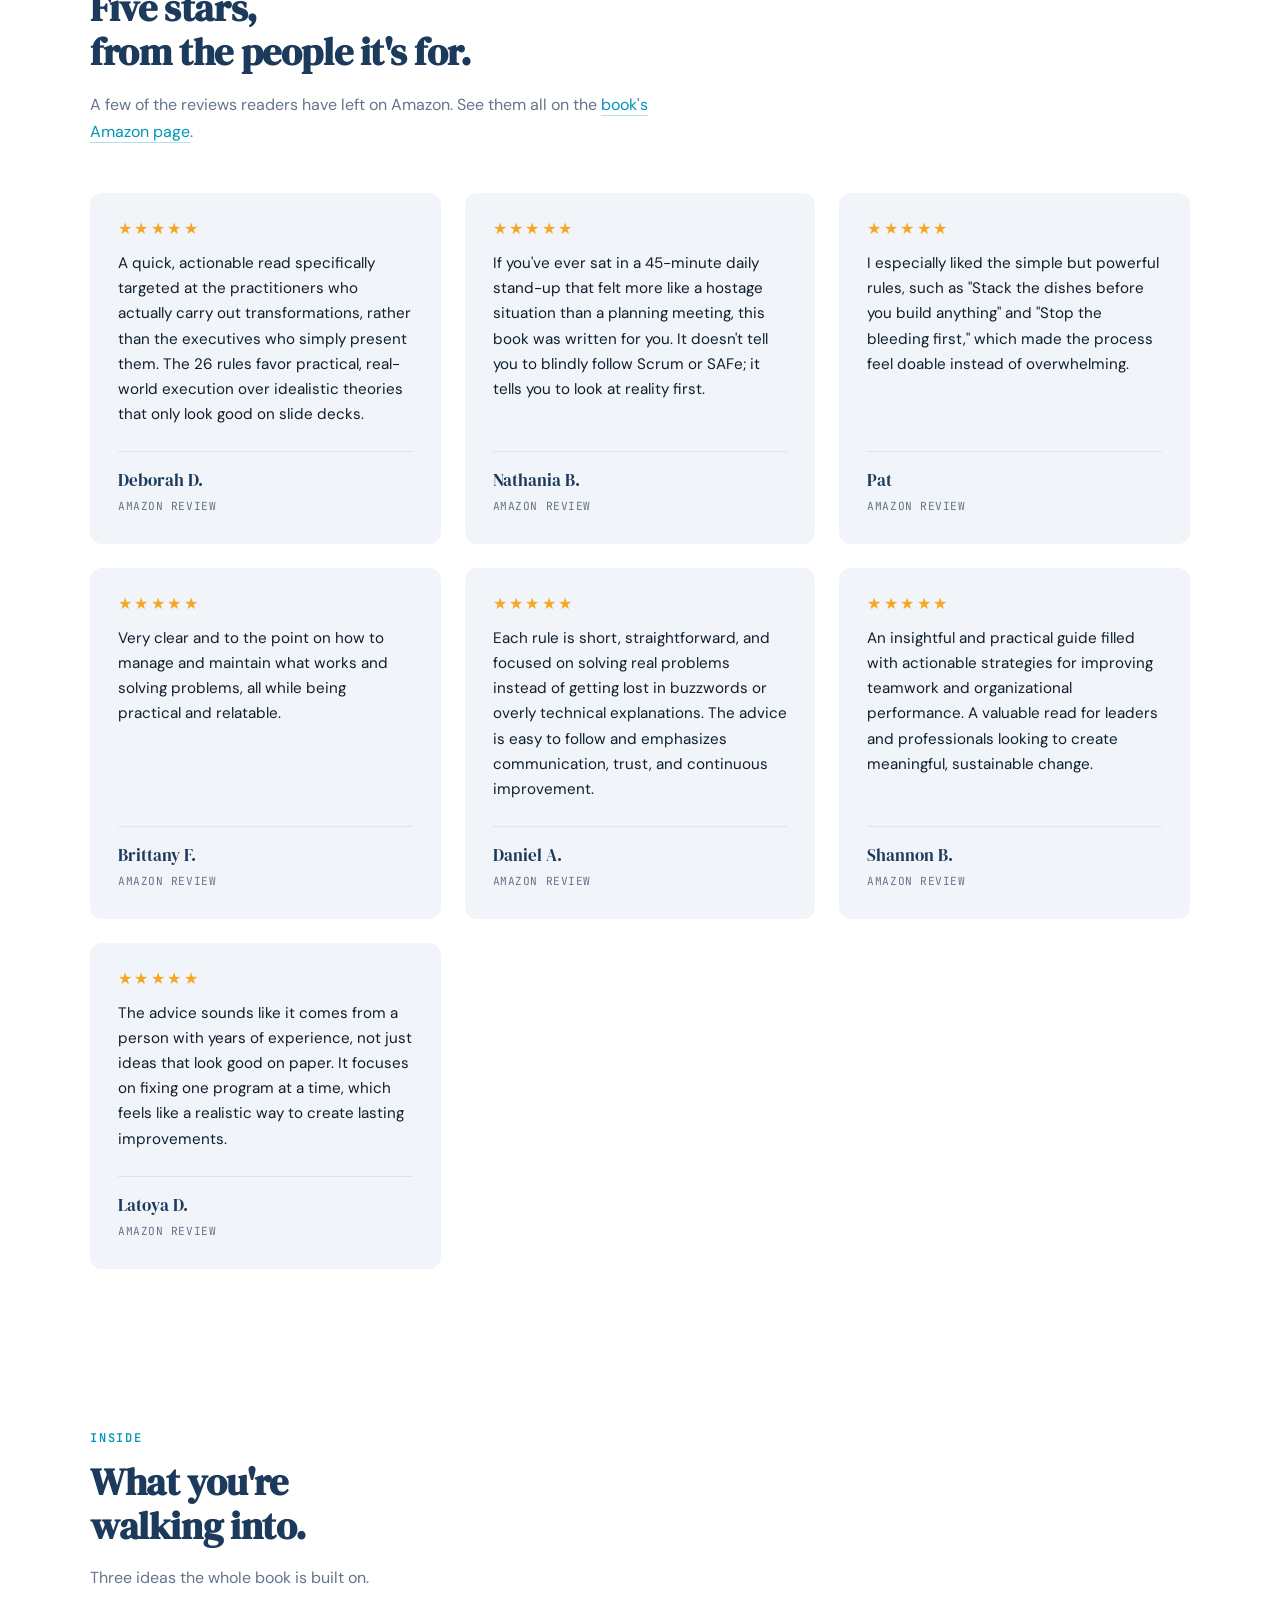
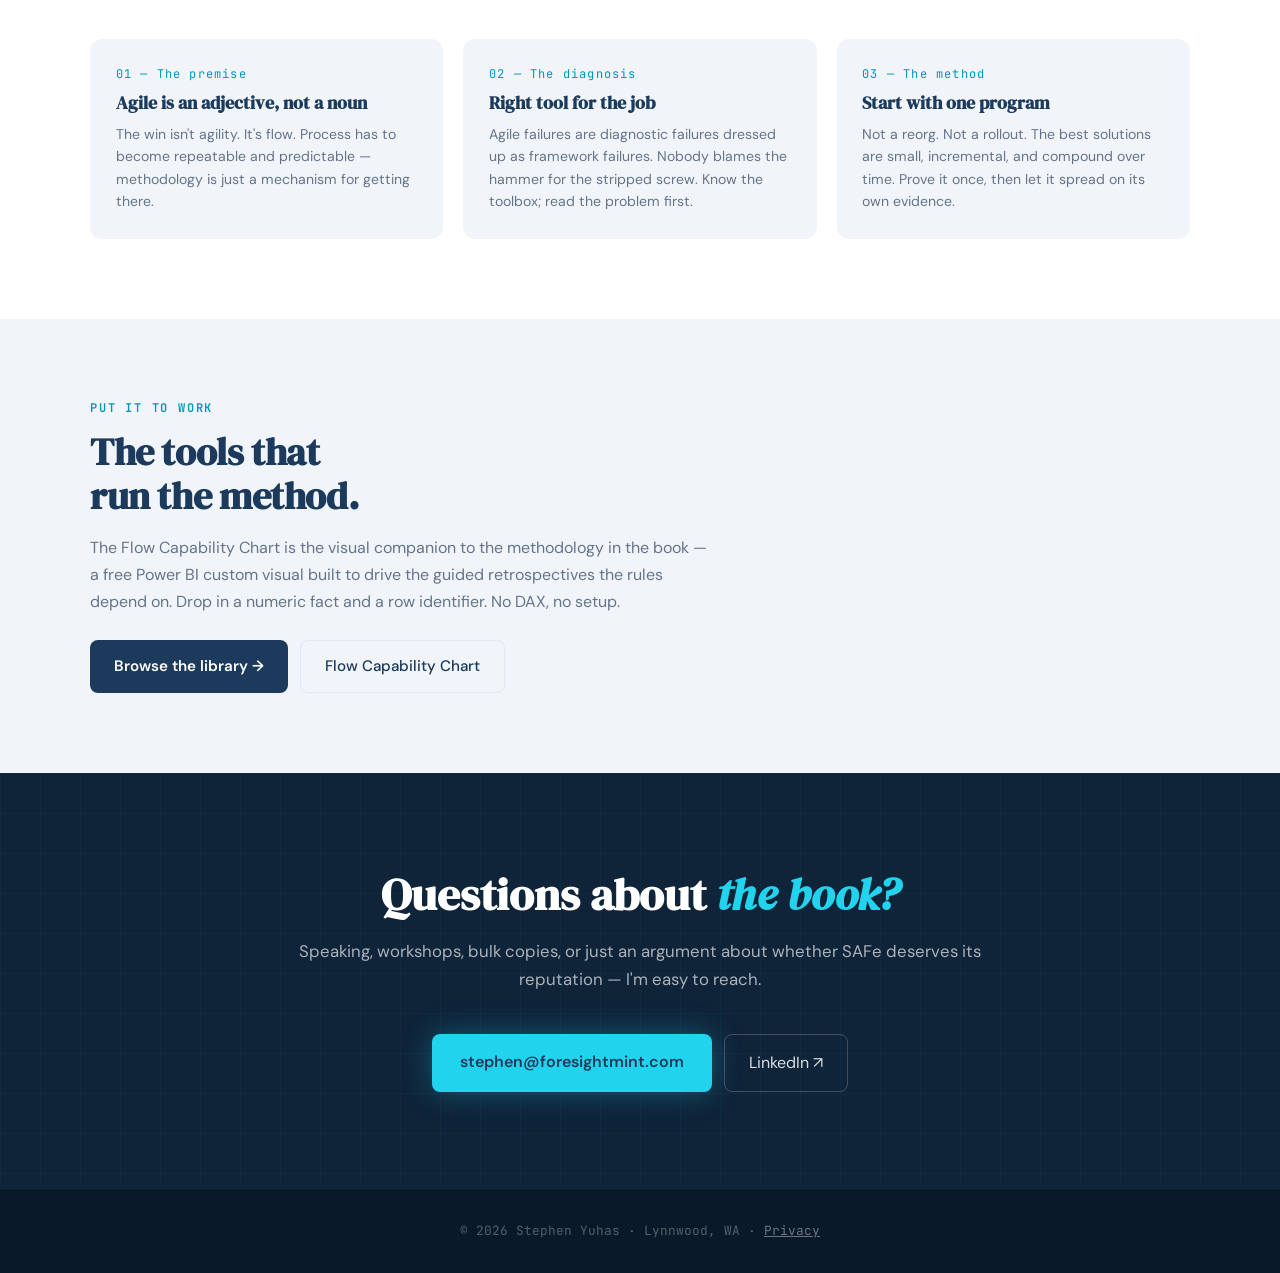
==== commit d12de751: "Adding reviews to book page" ====
--- a/book.html
+++ b/book.html
@@ -19,6 +19,7 @@
     <li><a href="experience.html">Experience</a></li>
     <li><a href="solutions.html">Solutions</a></li>
     <li><a href="book.html" class="active">The Book</a></li>
+    <li><a href="watch.html">Watch</a></li>
     <li><a href="#buy" class="nav-cta">Get the book</a></li>
   </ul>
 </nav>
@@ -107,6 +108,80 @@
   </div>
 </section>
 
+<!-- READER REVIEWS -->
+<section class="reviews">
+  <div class="section-inner">
+    <div class="section-label">What readers are saying</div>
+    <h2 class="section-title">Five stars,<br>from the people it's for.</h2>
+    <p class="section-sub">A few of the reviews readers have left on Amazon. See them all on the <a href="https://www.amazon.com/dp/B0H6KVDXJP" target="_blank" rel="noopener" class="testim-link">book's Amazon page</a>.</p>
+
+    <div class="testim-grid">
+      <figure class="testim-card">
+        <div class="review-stars" aria-label="Rated 5 out of 5 stars">★★★★★<span>5 out of 5 stars</span></div>
+        <blockquote>A quick, actionable read specifically targeted at the practitioners who actually carry out transformations, rather than the executives who simply present them. The 26 rules favor practical, real-world execution over idealistic theories that only look good on slide decks.</blockquote>
+        <figcaption>
+          <div class="testim-name">Deborah D.</div>
+          <div class="testim-rel">Amazon Review</div>
+        </figcaption>
+      </figure>
+
+      <figure class="testim-card">
+        <div class="review-stars" aria-label="Rated 5 out of 5 stars">★★★★★<span>5 out of 5 stars</span></div>
+        <blockquote>If you've ever sat in a 45-minute daily stand-up that felt more like a hostage situation than a planning meeting, this book was written for you. It doesn't tell you to blindly follow Scrum or SAFe; it tells you to look at reality first.</blockquote>
+        <figcaption>
+          <div class="testim-name">Nathania B.</div>
+          <div class="testim-rel">Amazon Review</div>
+        </figcaption>
+      </figure>
+
+      <figure class="testim-card">
+        <div class="review-stars" aria-label="Rated 5 out of 5 stars">★★★★★<span>5 out of 5 stars</span></div>
+        <blockquote>I especially liked the simple but powerful rules, such as "Stack the dishes before you build anything" and "Stop the bleeding first," which made the process feel doable instead of overwhelming.</blockquote>
+        <figcaption>
+          <div class="testim-name">Pat</div>
+          <div class="testim-rel">Amazon Review</div>
+        </figcaption>
+      </figure>
+
+      <figure class="testim-card">
+        <div class="review-stars" aria-label="Rated 5 out of 5 stars">★★★★★<span>5 out of 5 stars</span></div>
+        <blockquote>Very clear and to the point on how to manage and maintain what works and solving problems, all while being practical and relatable.</blockquote>
+        <figcaption>
+          <div class="testim-name">Brittany F.</div>
+          <div class="testim-rel">Amazon Review</div>
+        </figcaption>
+      </figure>
+
+      <figure class="testim-card">
+        <div class="review-stars" aria-label="Rated 5 out of 5 stars">★★★★★<span>5 out of 5 stars</span></div>
+        <blockquote>Each rule is short, straightforward, and focused on solving real problems instead of getting lost in buzzwords or overly technical explanations. The advice is easy to follow and emphasizes communication, trust, and continuous improvement.</blockquote>
+        <figcaption>
+          <div class="testim-name">Daniel A.</div>
+          <div class="testim-rel">Amazon Review</div>
+        </figcaption>
+      </figure>
+
+      <figure class="testim-card">
+        <div class="review-stars" aria-label="Rated 5 out of 5 stars">★★★★★<span>5 out of 5 stars</span></div>
+        <blockquote>An insightful and practical guide filled with actionable strategies for improving teamwork and organizational performance. A valuable read for leaders and professionals looking to create meaningful, sustainable change.</blockquote>
+        <figcaption>
+          <div class="testim-name">Shannon B.</div>
+          <div class="testim-rel">Amazon Review</div>
+        </figcaption>
+      </figure>
+
+      <figure class="testim-card">
+        <div class="review-stars" aria-label="Rated 5 out of 5 stars">★★★★★<span>5 out of 5 stars</span></div>
+        <blockquote>The advice sounds like it comes from a person with years of experience, not just ideas that look good on paper. It focuses on fixing one program at a time, which feels like a realistic way to create lasting improvements.</blockquote>
+        <figcaption>
+          <div class="testim-name">Latoya D.</div>
+          <div class="testim-rel">Amazon Review</div>
+        </figcaption>
+      </figure>
+    </div>
+  </div>
+</section>
+
 <!-- INSIDE THE BOOK -->
 <section>
   <div class="section-inner">
--- a/styles.css
+++ b/styles.css
@@ -928,3 +928,220 @@
   .book-callout .book-cover-sm {
     border: 1px solid var(--border);
   }
+
+  /* HERO WITH HEADSHOT */
+  .hero-grid {
+    display: grid;
+    grid-template-columns: 240px 1fr;
+    gap: 3rem;
+    align-items: center;
+  }
+  .headshot-wrap { justify-self: center; }
+  .headshot {
+    width: 240px;
+    height: 240px;
+    max-width: 100%;
+    object-fit: cover;
+    border-radius: 50%;
+    display: block;
+    border: 4px solid var(--white);
+    box-shadow:
+      0 0 0 2px var(--cyan),
+      0 18px 40px rgba(15,30,50,0.16);
+  }
+
+  @media (max-width: 900px) {
+    .hero-grid { grid-template-columns: 1fr; gap: 1.75rem; }
+    .headshot-wrap { justify-self: flex-start; }
+    .headshot { width: 150px; height: 150px; }
+  }
+
+  /* PRODUCT SCREENSHOT */
+  .shot-wrap {
+    max-width: 1100px;
+    margin: 0 auto;
+  }
+  .shot {
+    width: 100%;
+    height: auto;
+    display: block;
+    border-radius: 12px;
+    border: 1px solid var(--border);
+    box-shadow: 0 18px 50px rgba(15,30,50,0.14);
+  }
+  .shot-caption {
+    font-family: 'JetBrains Mono', monospace;
+    font-size: 0.72rem;
+    letter-spacing: 0.05em;
+    color: var(--muted);
+    text-align: center;
+    margin-top: 1rem;
+  }
+
+  /* LIVE POWER BI DEMO */
+  .demo-wrap {
+    position: relative;
+    width: 100%;
+    max-width: 1100px;
+    margin: 1.75rem auto 0;
+    aspect-ratio: 600 / 373.5;
+    min-height: 440px;
+    border-radius: 12px;
+    overflow: hidden;
+    border: 1px solid var(--border);
+    box-shadow: 0 18px 50px rgba(15,30,50,0.14);
+    background: var(--ice);
+  }
+  .demo-wrap iframe {
+    position: absolute;
+    inset: 0;
+    width: 100%;
+    height: 100%;
+    border: 0;
+  }
+  .demo-caption {
+    font-family: 'JetBrains Mono', monospace;
+    font-size: 0.72rem;
+    letter-spacing: 0.05em;
+    color: var(--muted);
+    text-align: center;
+    margin-top: 1rem;
+  }
+  .demo-hint {
+    max-width: 720px;
+    margin: 1.75rem auto 0;
+    background: var(--ice);
+    border-left: 3px solid var(--amber);
+    border-radius: 8px;
+    padding: 1.1rem 1.5rem;
+  }
+  .demo-hint summary {
+    cursor: pointer;
+    font-weight: 600;
+    color: var(--navy);
+    font-size: 0.95rem;
+  }
+  .demo-hint summary::marker { color: var(--cyan-dark); }
+  .demo-hint p {
+    font-size: 0.92rem;
+    color: var(--muted);
+    line-height: 1.7;
+    margin-top: 0.85rem;
+  }
+
+  @media (max-width: 700px) {
+    .demo-wrap { aspect-ratio: 3 / 4; min-height: 520px; }
+  }
+
+  /* Demo full-screen prompt */
+  .demo-tip {
+    display: inline-flex;
+    align-items: center;
+    gap: 0.6rem;
+    background: rgba(34,211,238,0.1);
+    border: 1px solid rgba(34,211,238,0.35);
+    border-radius: 100px;
+    padding: 0.5rem 1.1rem;
+    font-size: 0.88rem;
+    color: var(--navy);
+    font-weight: 500;
+    margin-top: 1.25rem;
+  }
+  .demo-tip .icon {
+    font-family: 'JetBrains Mono', monospace;
+    font-weight: 600;
+    color: var(--cyan-dark);
+  }
+
+  /* ============================================
+     WATCH / YOUTUBE
+     ============================================ */
+
+  /* HOME: YouTube channel band */
+  .watch-band {
+    background: var(--navy);
+    color: var(--white);
+  }
+  .watch-band-inner {
+    max-width: 1100px;
+    margin: 0 auto;
+    display: grid;
+    grid-template-columns: 96px 1fr auto;
+    gap: 2.25rem;
+    align-items: center;
+  }
+  .watch-band .section-label { color: var(--cyan); }
+  .watch-band .section-title { color: var(--white); margin-bottom: 0.85rem; }
+  .watch-band .section-sub {
+    color: rgba(255,255,255,0.7);
+    margin-bottom: 1.5rem;
+    max-width: 640px;
+  }
+  .watch-play {
+    width: 96px;
+    height: 96px;
+    border-radius: 50%;
+    background: rgba(34,211,238,0.1);
+    border: 1px solid rgba(34,211,238,0.35);
+    display: flex;
+    align-items: center;
+    justify-content: center;
+    color: var(--cyan);
+    font-size: 2rem;
+    padding-left: 6px;
+    box-shadow: 0 0 40px rgba(34,211,238,0.15);
+  }
+  .watch-band .hero-cta { margin-top: 0.25rem; }
+  /* Ghost button variant that reads on the navy band */
+  .btn-ghost-light {
+    display: inline-flex; align-items: center; gap: 0.5rem;
+    background: transparent;
+    color: rgba(255,255,255,0.85);
+    border: 1px solid rgba(255,255,255,0.25);
+    padding: 0.85rem 1.5rem;
+    border-radius: 8px;
+    font-weight: 500;
+    text-decoration: none;
+    transition: all 0.2s;
+    font-size: 0.95rem;
+  }
+  .btn-ghost-light:hover { border-color: var(--cyan); color: var(--cyan); }
+
+  /* WATCH PAGE: value cards + subscribe row */
+  .watch-hero .book-eyebrow { color: var(--cyan-dark); }
+  .watch-stats {
+    display: flex;
+    flex-wrap: wrap;
+    gap: 0.6rem;
+    margin-top: 1.5rem;
+  }
+  .watch-embed-note {
+    font-family: 'JetBrains Mono', monospace;
+    font-size: 0.72rem;
+    letter-spacing: 0.05em;
+    color: var(--muted);
+    text-align: center;
+    margin-top: 1rem;
+  }
+  .watch-embed-note a { color: var(--cyan-dark); text-decoration: none; }
+  .watch-embed-note a:hover { text-decoration: underline; }
+
+  @media (max-width: 900px) {
+    .watch-band-inner { grid-template-columns: 1fr; gap: 1.5rem; }
+    .watch-play { display: none; }
+  }
+
+  /* ============================================
+     BOOK REVIEWS (Amazon)
+     ============================================ */
+  .reviews { background: var(--white); border-top: 1px solid var(--border); }
+  .reviews .testim-card { padding-top: 1.75rem; }
+  .review-stars {
+    color: #F5A623;
+    font-size: 1rem;
+    letter-spacing: 0.15em;
+    line-height: 1;
+    margin-bottom: 0.9rem;
+  }
+  .review-stars span { position: absolute; width: 1px; height: 1px; overflow: hidden; clip: rect(0 0 0 0); }
+  .reviews .testim-rel { margin-top: 0.15rem; }
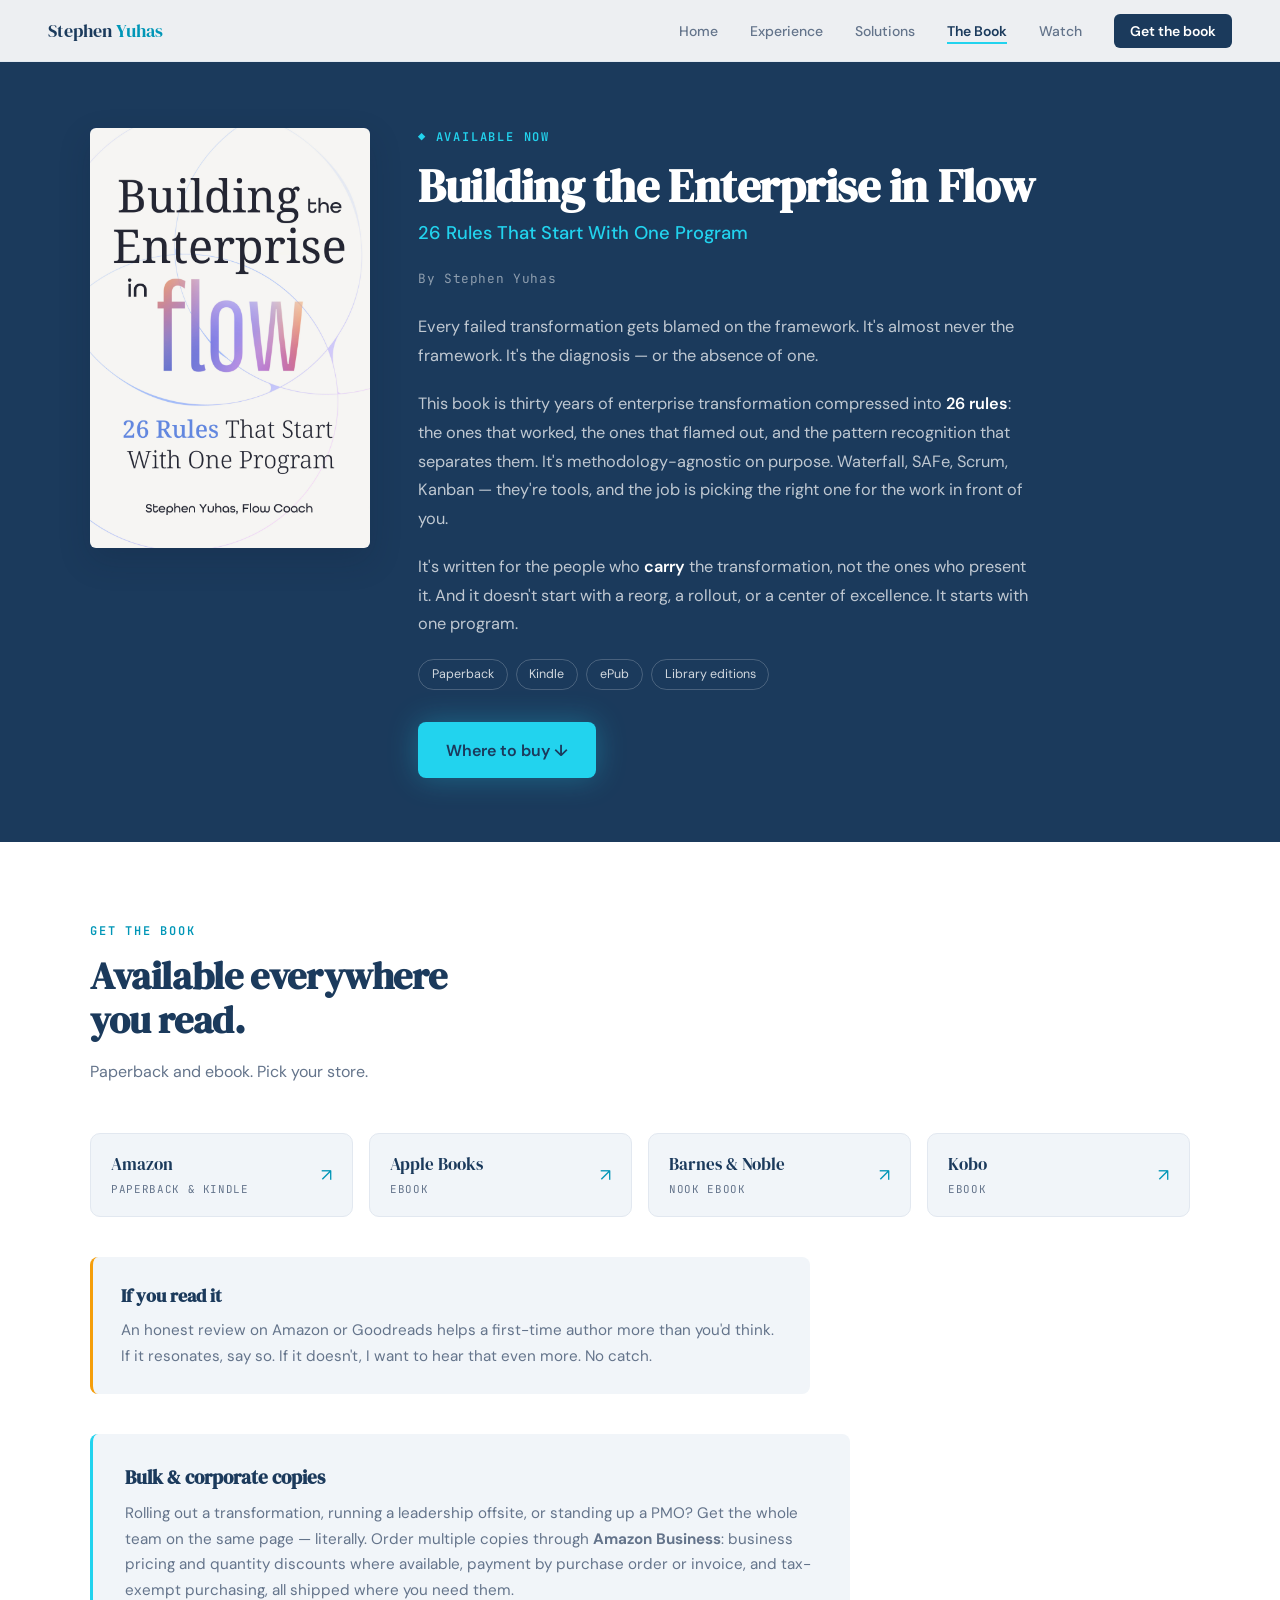
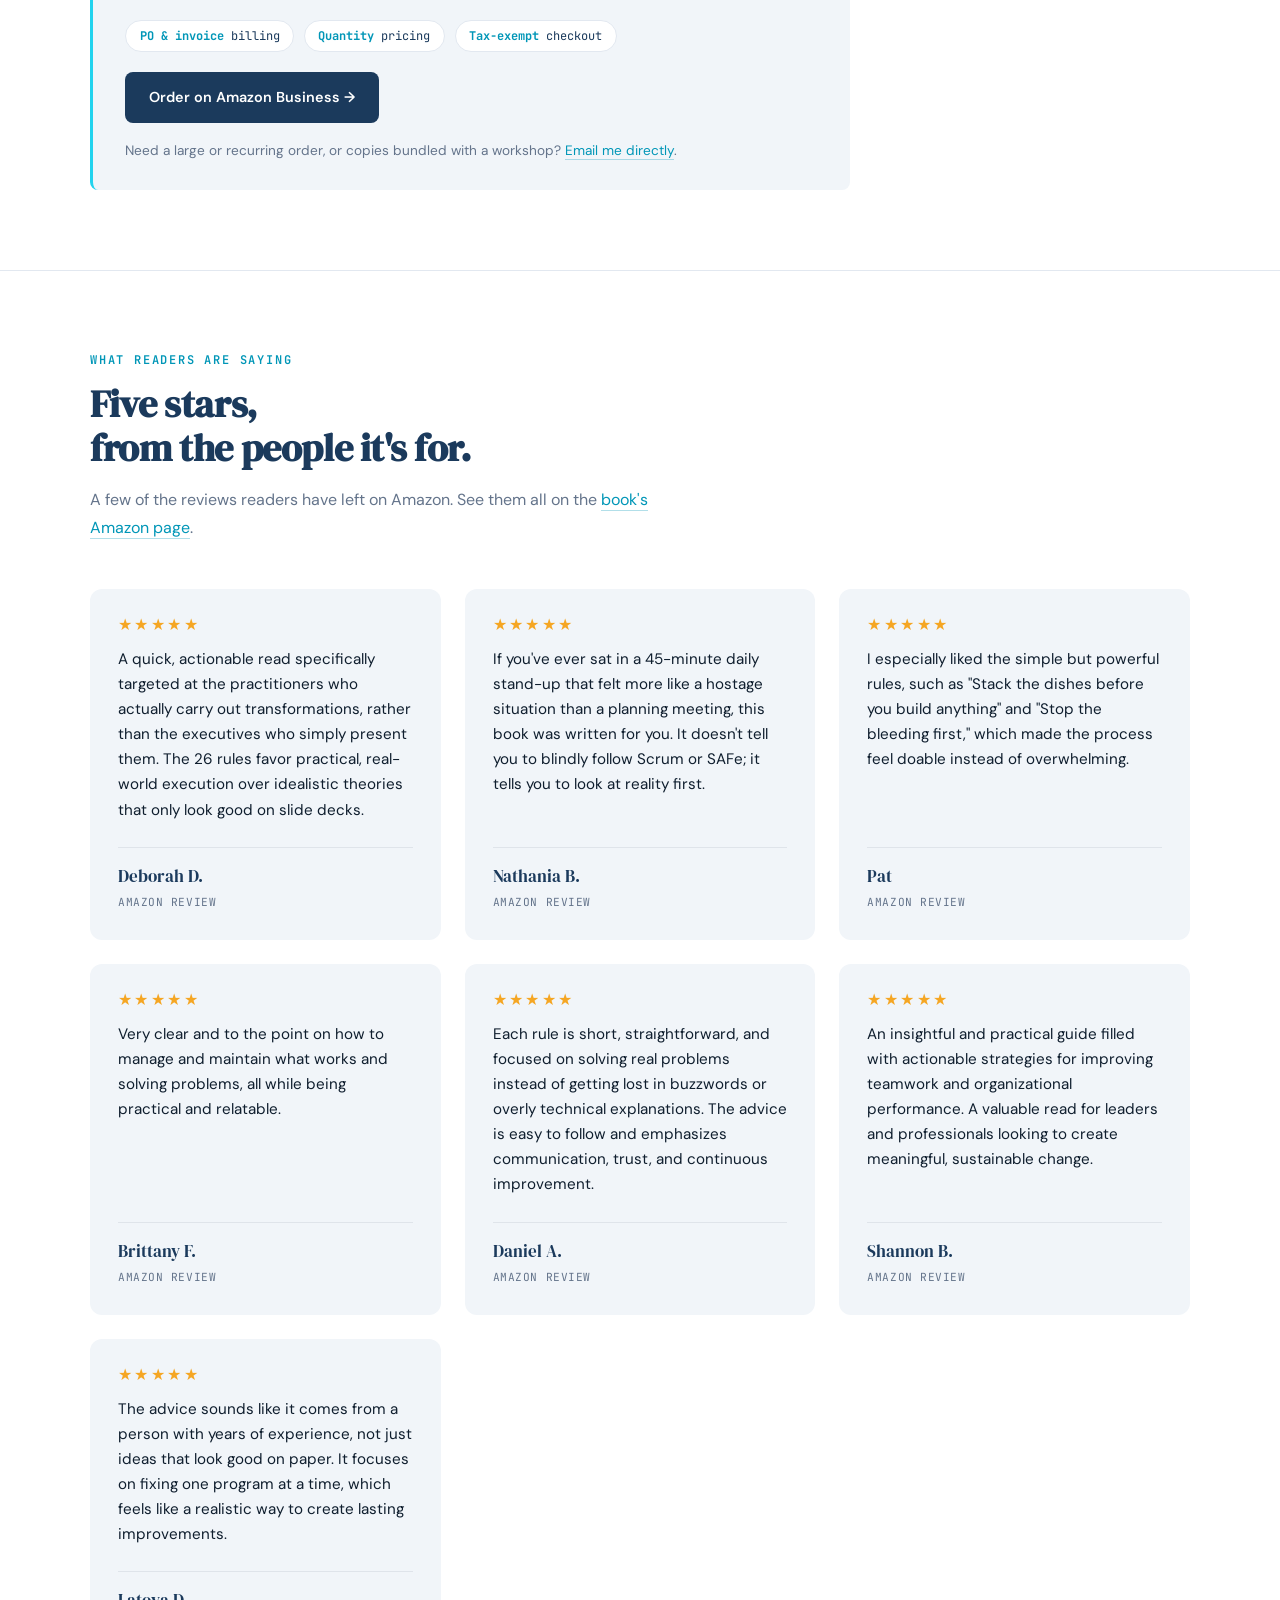
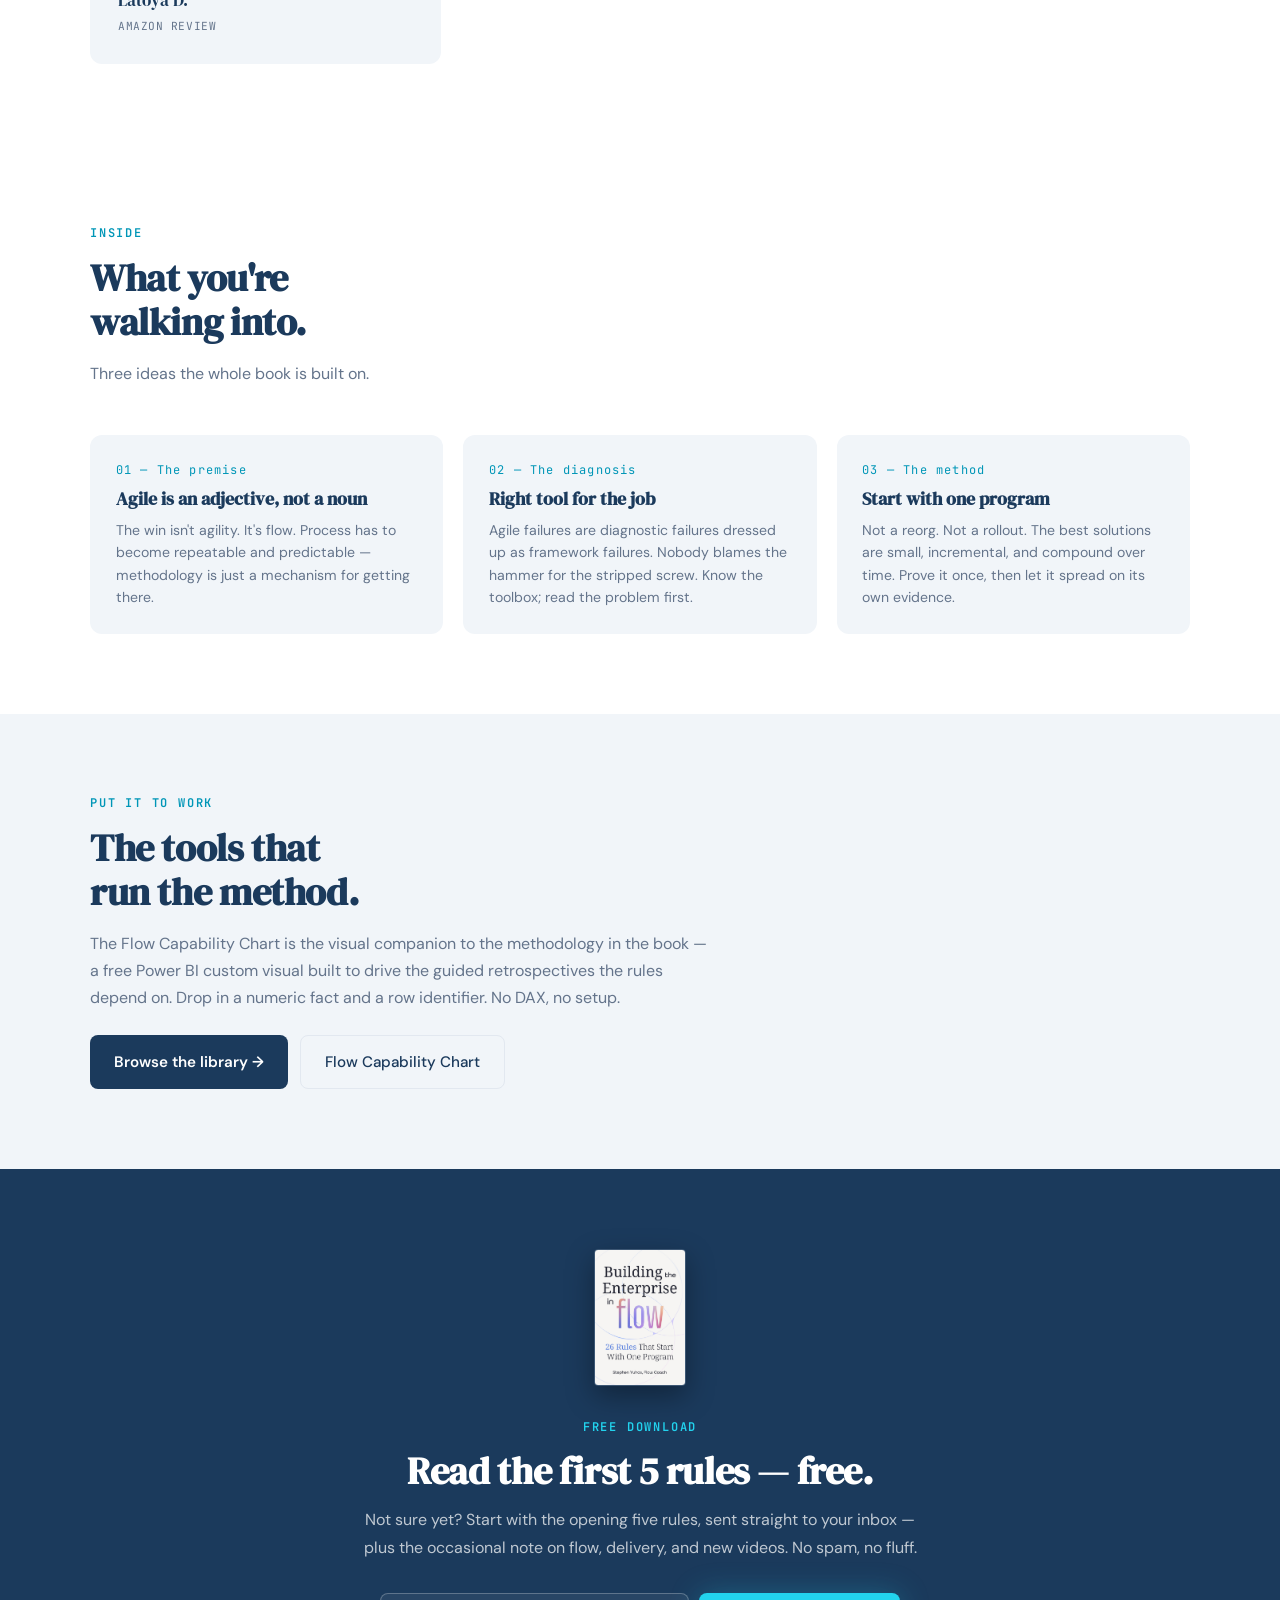
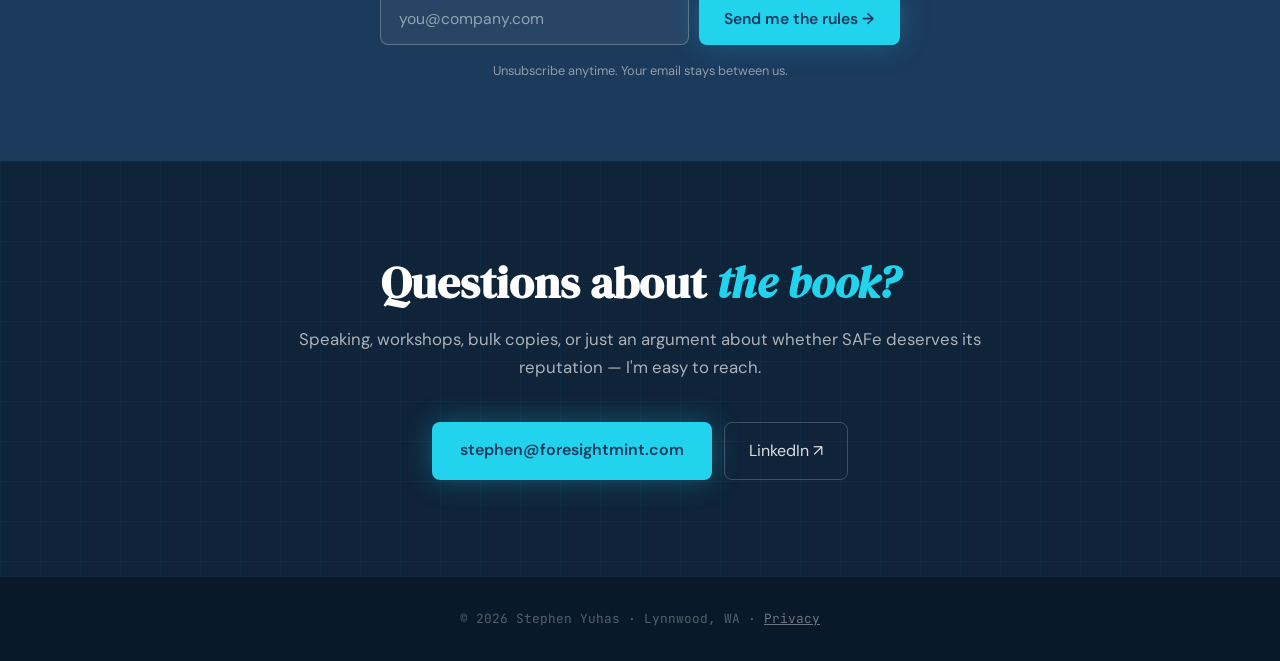
==== commit 4584337a: "corporate deals" ====
--- a/book.html
+++ b/book.html
@@ -105,6 +105,18 @@
       <h3>If you read it</h3>
       <p>An honest review on Amazon or Goodreads helps a first-time author more than you'd think. If it resonates, say so. If it doesn't, I want to hear that even more. No catch.</p>
     </div>
+
+    <div class="bulk">
+      <h3>Bulk &amp; corporate copies</h3>
+      <p>Rolling out a transformation, running a leadership offsite, or standing up a PMO? Get the whole team on the same page — literally. Order multiple copies through <strong>Amazon Business</strong>: business pricing and quantity discounts where available, payment by purchase order or invoice, and tax-exempt purchasing, all shipped where you need them.</p>
+      <div class="bulk-tiers">
+        <span class="bulk-tier"><strong>PO &amp; invoice</strong> billing</span>
+        <span class="bulk-tier"><strong>Quantity</strong> pricing</span>
+        <span class="bulk-tier"><strong>Tax-exempt</strong> checkout</span>
+      </div>
+      <a href="https://www.amazon.com/dp/B0H6KVDXJP" class="btn-primary" target="_blank" rel="noopener">Order on Amazon Business →</a>
+      <p style="font-size:0.85rem; color:var(--muted); margin-top:1rem; margin-bottom:0;">Need a large or recurring order, or copies bundled with a workshop? <a href="mailto:stephen@foresightmint.com?subject=Bulk%20order%20%E2%80%94%20Building%20the%20Enterprise%20in%20Flow&amp;body=Quantity%3A%0AShip-to%20address%3A%0ANeeded%20by%3A%0ACompany%3A" class="testim-link">Email me directly</a>.</p>
+    </div>
   </div>
 </section>
 
@@ -224,6 +236,26 @@
   </div>
 </section>
 
+<!-- EMAIL SIGNUP -->
+<section class="signup" id="signup">
+  <div class="signup-inner">
+    <img src="Building_The_Enterprise_in_Flow.jpg" alt="Building the Enterprise in Flow" class="signup-cover">
+    <div class="section-label">Free download</div>
+    <h2 class="section-title">Read the first 5 rules — free.</h2>
+    <p class="section-sub signup-sub-inline">
+      Not sure yet? Start with the opening five rules, sent straight to your inbox — plus the occasional note on flow, delivery, and new videos. No spam, no fluff.
+    </p>
+
+    <!-- MAILERLITE: replace the form action / embed with the code from your MailerLite embedded form.
+         Keep the input name as fields[email] (MailerLite's default) or update to match your form. -->
+    <form class="signup-form" action="MAILERLITE_FORM_ACTION_URL" method="post" target="_blank">
+      <input type="email" name="fields[email]" placeholder="you@company.com" aria-label="Email address" required>
+      <button type="submit">Send me the rules →</button>
+    </form>
+    <p class="signup-fine">Unsubscribe anytime. Your email stays between us.</p>
+  </div>
+</section>
+
 <!-- CONTACT -->
 <section class="contact" id="contact">
   <div class="contact-inner">
--- a/styles.css
+++ b/styles.css
@@ -1145,3 +1145,117 @@
   }
   .review-stars span { position: absolute; width: 1px; height: 1px; overflow: hidden; clip: rect(0 0 0 0); }
   .reviews .testim-rel { margin-top: 0.15rem; }
+
+  /* ============================================
+     EMAIL SIGNUP / LEAD MAGNET
+     ============================================ */
+  .signup {
+    background: var(--navy);
+    color: var(--white);
+  }
+  .signup-inner {
+    max-width: 720px;
+    margin: 0 auto;
+    text-align: center;
+  }
+  .signup .section-label { color: var(--cyan); }
+  .signup .section-title { color: var(--white); margin-bottom: 0.85rem; }
+  .signup .section-sub {
+    color: rgba(255,255,255,0.72);
+    margin: 0 auto 2rem;
+  }
+  .signup-sub-inline { max-width: 560px; }
+  .signup-form {
+    display: flex;
+    gap: 0.6rem;
+    max-width: 520px;
+    margin: 0 auto;
+    flex-wrap: wrap;
+    justify-content: center;
+  }
+  .signup-form input[type="email"] {
+    flex: 1 1 260px;
+    min-width: 0;
+    background: rgba(255,255,255,0.06);
+    border: 1px solid rgba(255,255,255,0.25);
+    border-radius: 8px;
+    padding: 0.9rem 1.1rem;
+    color: var(--white);
+    font-family: 'DM Sans', sans-serif;
+    font-size: 0.98rem;
+    transition: border-color 0.2s, background 0.2s;
+  }
+  .signup-form input[type="email"]::placeholder { color: rgba(255,255,255,0.5); }
+  .signup-form input[type="email"]:focus {
+    outline: none;
+    border-color: var(--cyan);
+    background: rgba(255,255,255,0.1);
+  }
+  .signup-form button {
+    background: var(--cyan);
+    color: var(--navy);
+    border: 0;
+    border-radius: 8px;
+    padding: 0.9rem 1.6rem;
+    font-family: 'DM Sans', sans-serif;
+    font-weight: 600;
+    font-size: 0.98rem;
+    cursor: pointer;
+    box-shadow: 0 0 30px rgba(34,211,238,0.25);
+    transition: transform 0.2s;
+    white-space: nowrap;
+  }
+  .signup-form button:hover { transform: translateY(-2px); }
+  .signup-fine {
+    font-size: 0.8rem;
+    color: rgba(255,255,255,0.5);
+    margin-top: 1rem;
+  }
+  .signup-cover {
+    width: 92px;
+    border-radius: 4px;
+    box-shadow: 0 10px 28px rgba(0,0,0,0.35);
+    margin-bottom: 1.5rem;
+    border: 1px solid rgba(255,255,255,0.15);
+  }
+
+  /* ============================================
+     BULK / CORPORATE ORDERS
+     ============================================ */
+  .bulk {
+    background: var(--ice);
+    border-left: 3px solid var(--cyan);
+    border-radius: 8px;
+    padding: 1.75rem 2rem;
+    margin-top: 2.5rem;
+    max-width: 760px;
+  }
+  .bulk h3 {
+    font-family: 'DM Serif Display', serif;
+    font-size: 1.2rem;
+    color: var(--navy);
+    margin-bottom: 0.5rem;
+  }
+  .bulk p {
+    font-size: 0.95rem;
+    color: var(--muted);
+    line-height: 1.7;
+    margin-bottom: 1rem;
+  }
+  .bulk-tiers {
+    display: flex;
+    gap: 0.6rem;
+    flex-wrap: wrap;
+    margin-bottom: 1.25rem;
+  }
+  .bulk-tier {
+    font-family: 'JetBrains Mono', monospace;
+    font-size: 0.75rem;
+    color: var(--navy);
+    background: var(--white);
+    border: 1px solid var(--border);
+    border-radius: 100px;
+    padding: 0.35rem 0.85rem;
+  }
+  .bulk-tier strong { color: var(--cyan-dark); }
+  .bulk a.btn-primary { font-size: 0.9rem; }
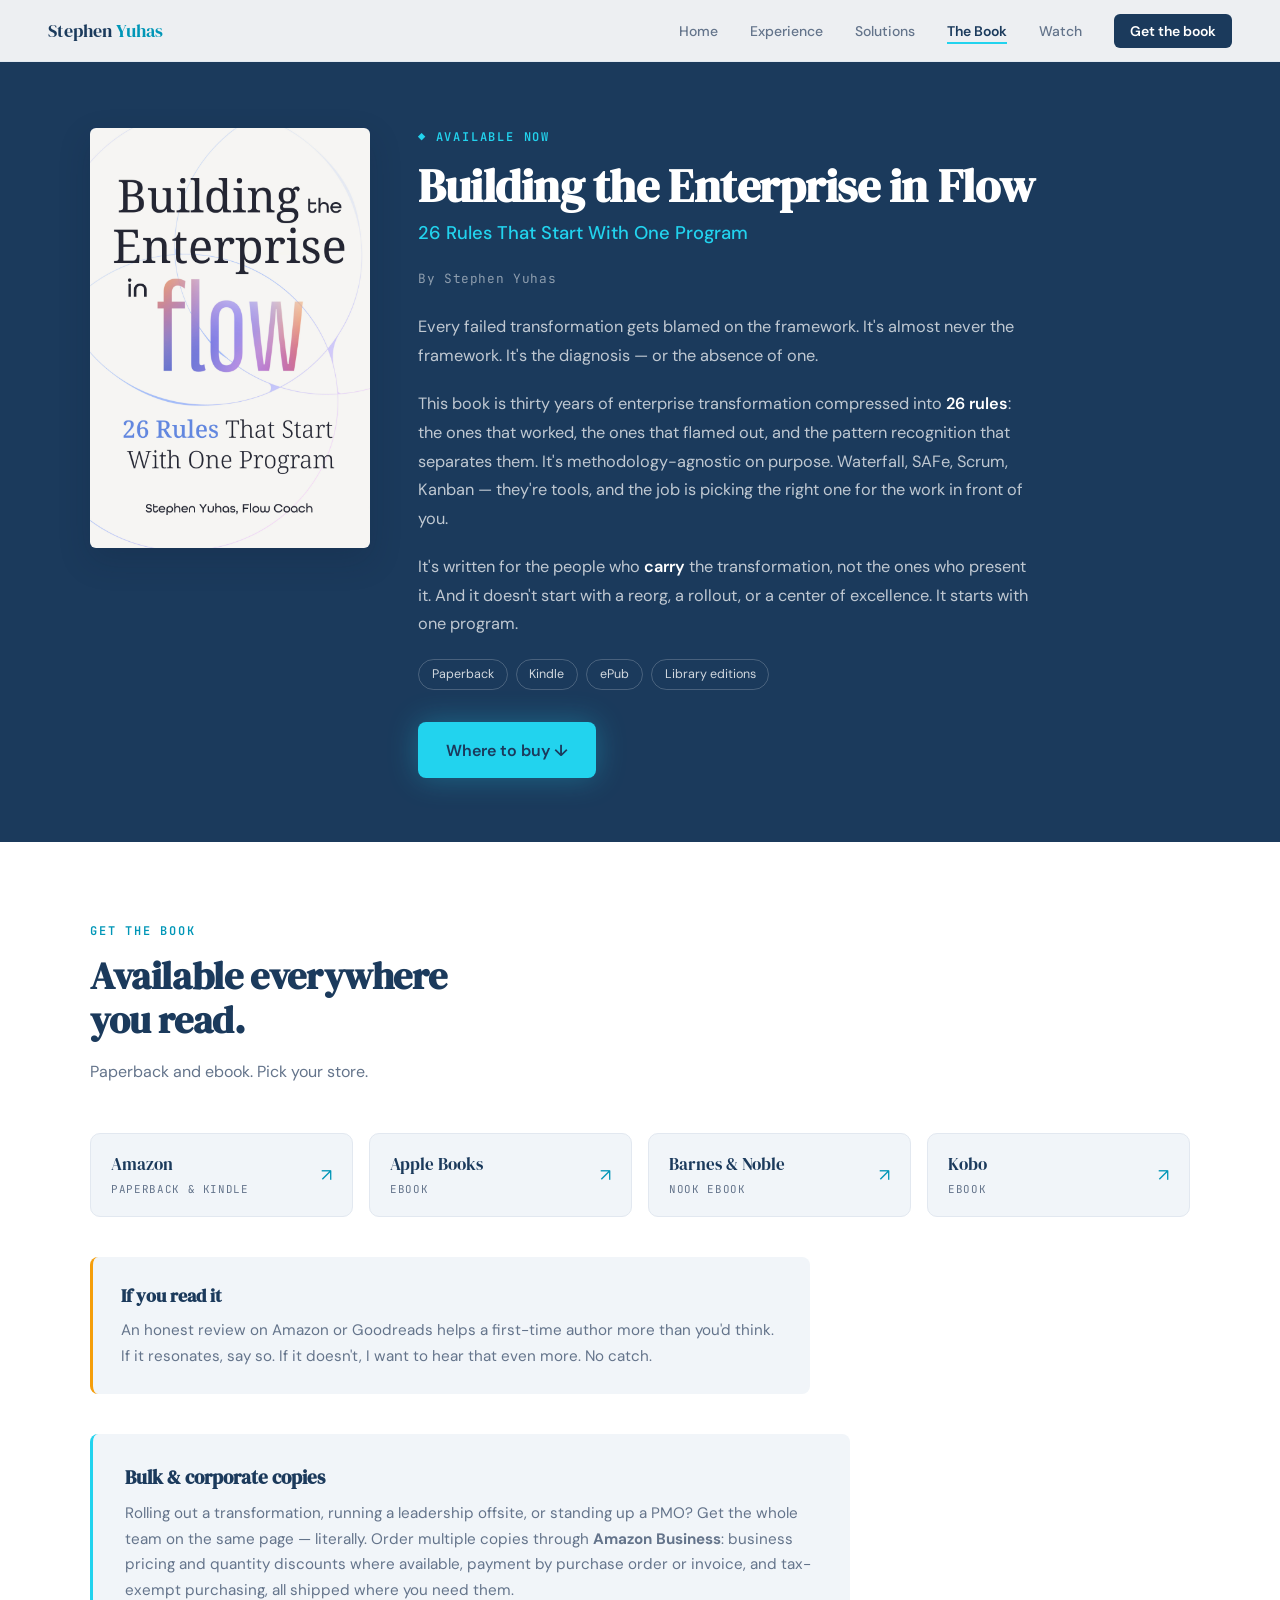
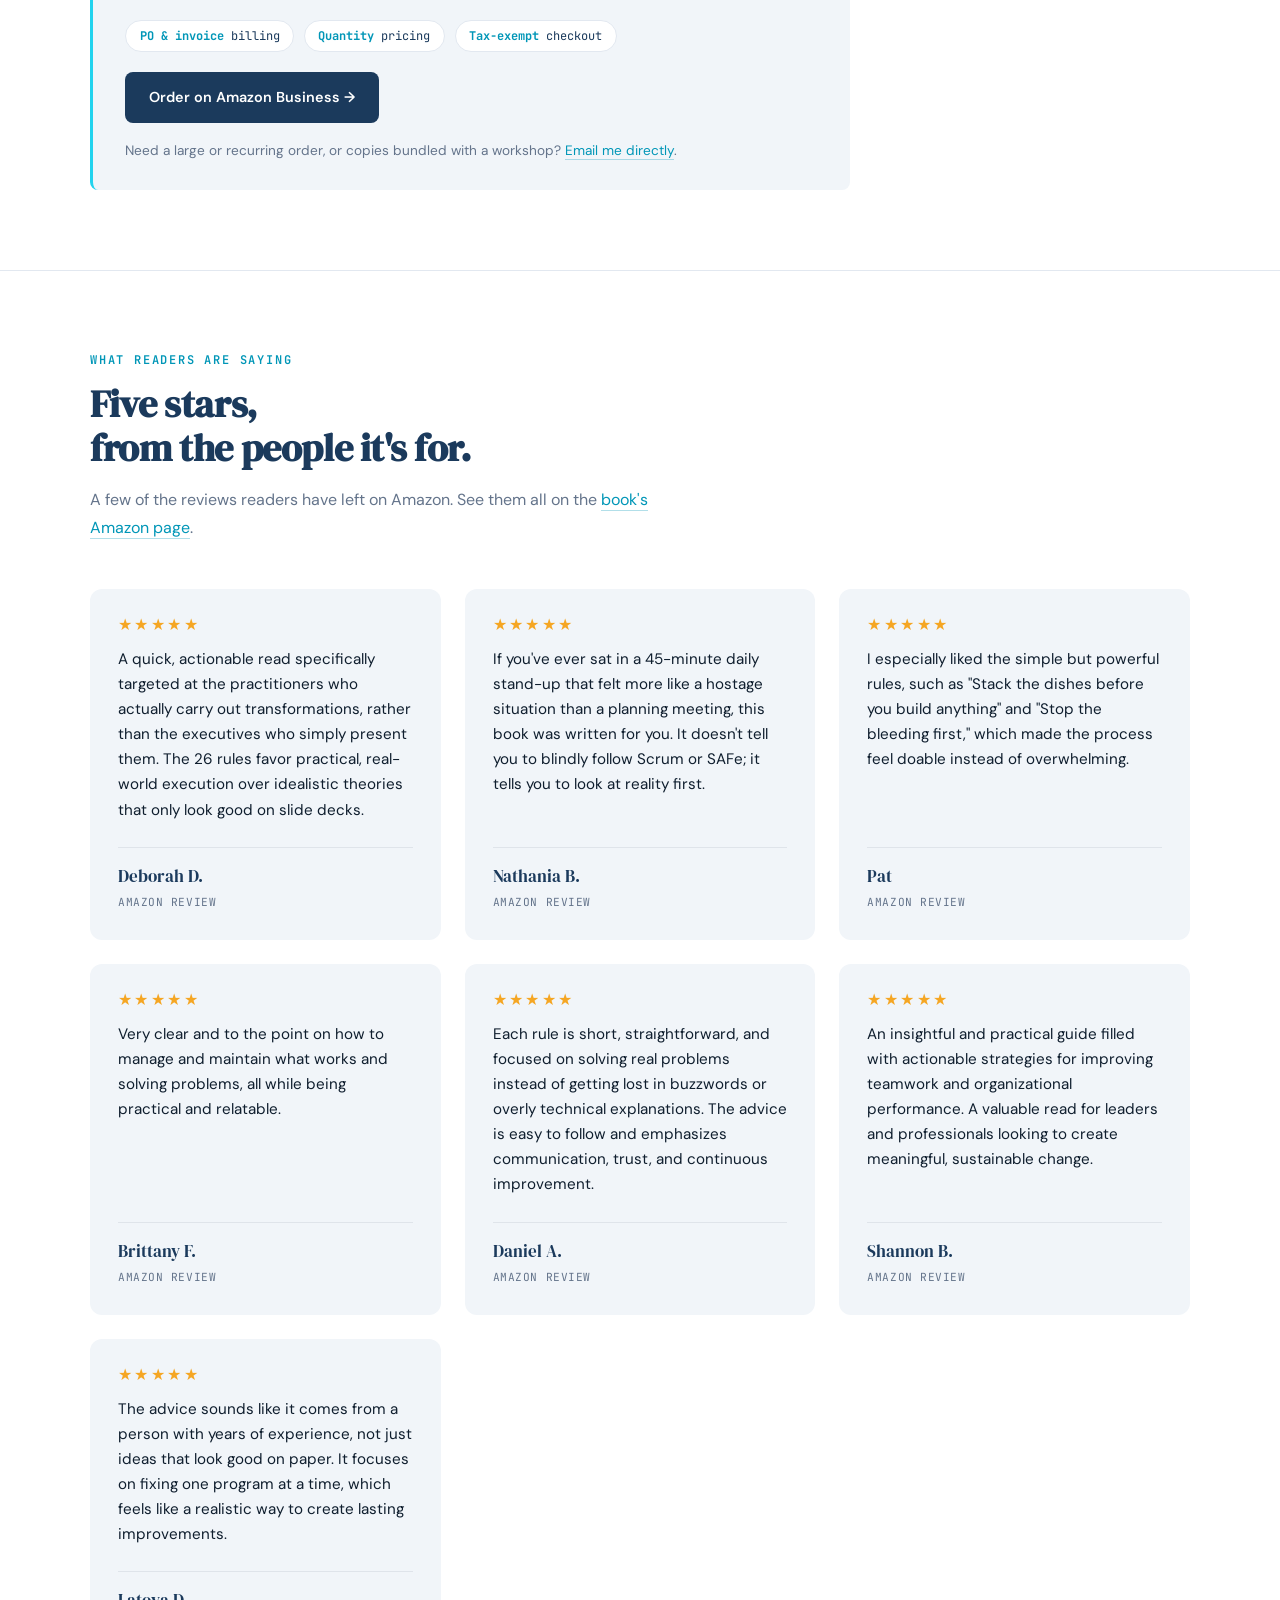
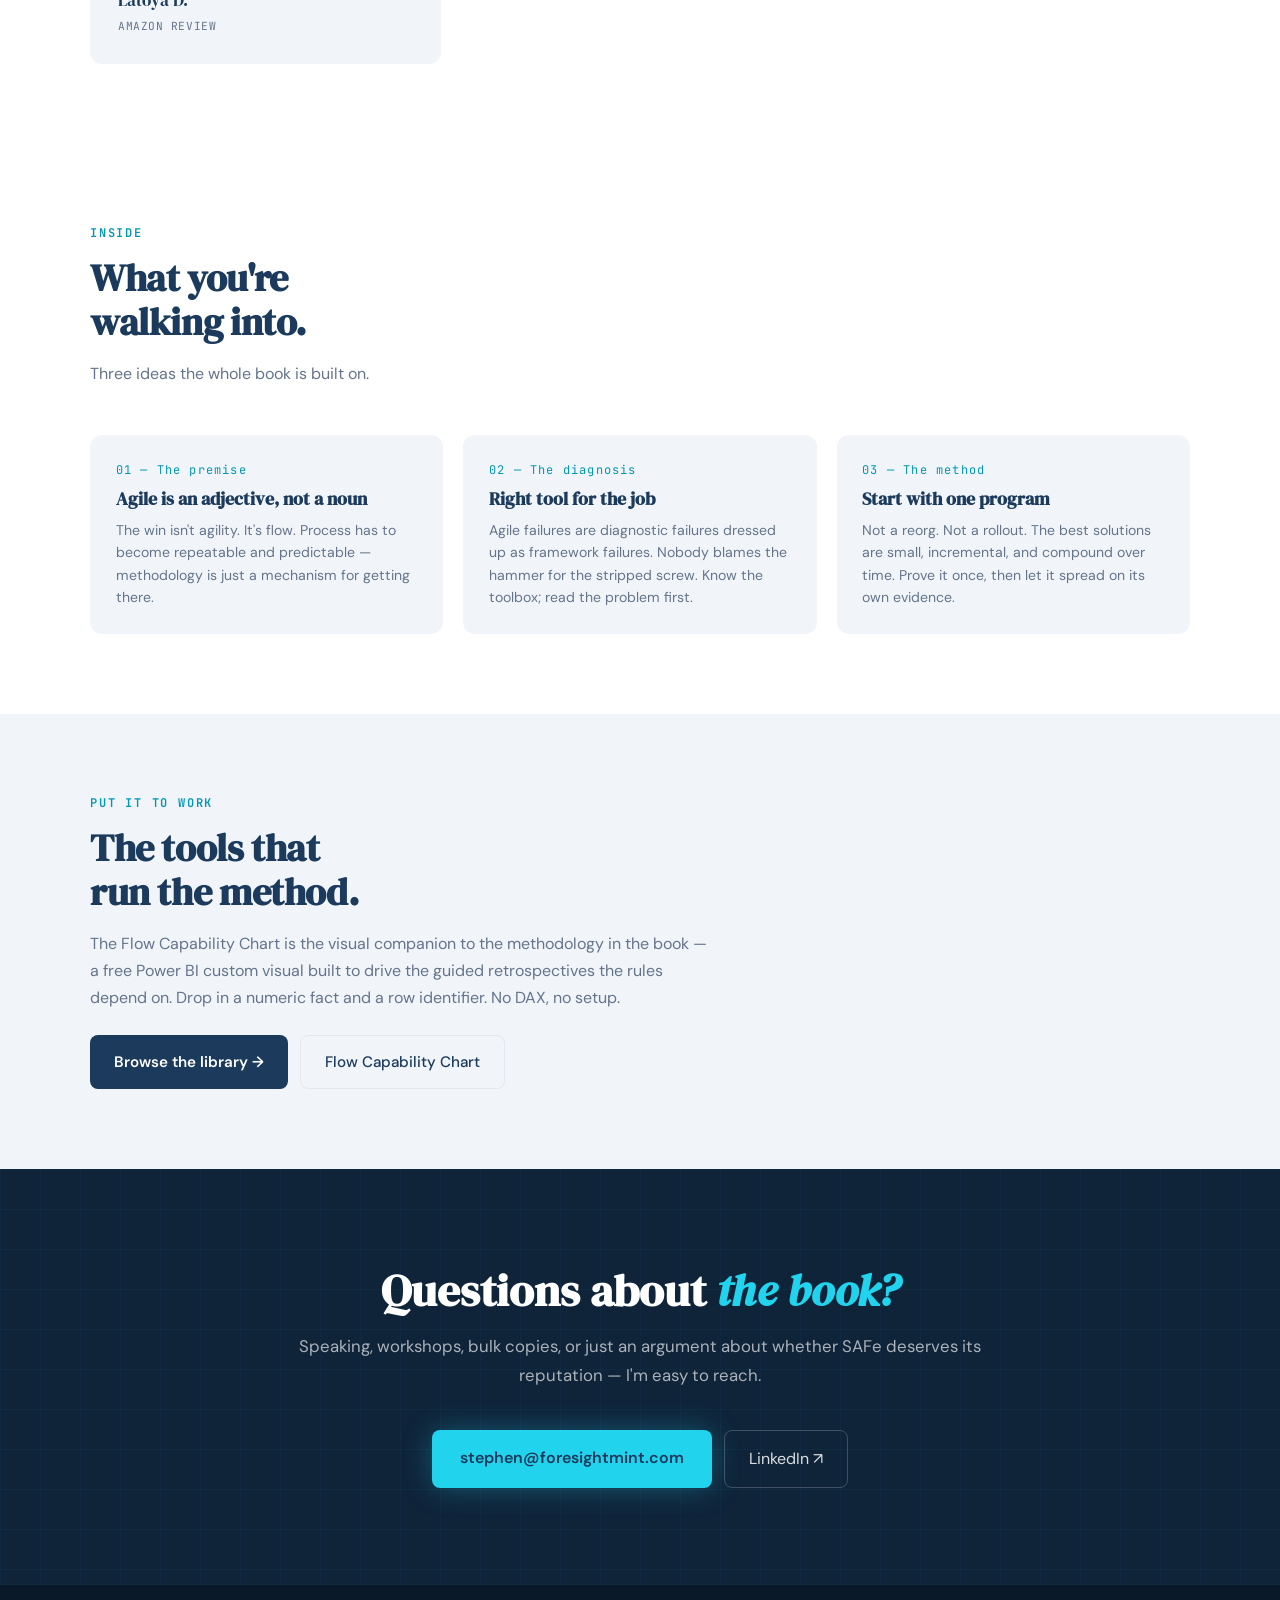
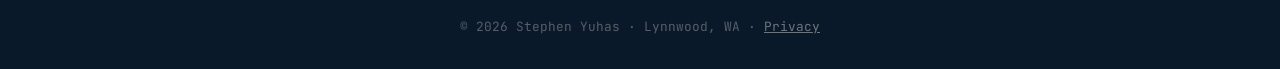
==== commit 9d559be3: "killing subscription for now" ====
--- a/book.html
+++ b/book.html
@@ -236,26 +236,6 @@
   </div>
 </section>
 
-<!-- EMAIL SIGNUP -->
-<section class="signup" id="signup">
-  <div class="signup-inner">
-    <img src="Building_The_Enterprise_in_Flow.jpg" alt="Building the Enterprise in Flow" class="signup-cover">
-    <div class="section-label">Free download</div>
-    <h2 class="section-title">Read the first 5 rules — free.</h2>
-    <p class="section-sub signup-sub-inline">
-      Not sure yet? Start with the opening five rules, sent straight to your inbox — plus the occasional note on flow, delivery, and new videos. No spam, no fluff.
-    </p>
-
-    <!-- MAILERLITE: replace the form action / embed with the code from your MailerLite embedded form.
-         Keep the input name as fields[email] (MailerLite's default) or update to match your form. -->
-    <form class="signup-form" action="MAILERLITE_FORM_ACTION_URL" method="post" target="_blank">
-      <input type="email" name="fields[email]" placeholder="you@company.com" aria-label="Email address" required>
-      <button type="submit">Send me the rules →</button>
-    </form>
-    <p class="signup-fine">Unsubscribe anytime. Your email stays between us.</p>
-  </div>
-</section>
-
 <!-- CONTACT -->
 <section class="contact" id="contact">
   <div class="contact-inner">
--- a/styles.css
+++ b/styles.css
@@ -1149,9 +1149,43 @@
   /* ============================================
      EMAIL SIGNUP / LEAD MAGNET
      ============================================ */
+  /* Hero free-download CTA */
+  .hero-freebie {
+    display: inline-flex;
+    align-items: center;
+    gap: 0.55rem;
+    margin-top: 1.25rem;
+    background: rgba(16,185,129,0.08);
+    border: 1px solid rgba(16,185,129,0.3);
+    color: #059669;
+    padding: 0.6rem 1.15rem;
+    border-radius: 100px;
+    font-weight: 600;
+    font-size: 0.9rem;
+    text-decoration: none;
+    transition: all 0.2s;
+  }
+  .hero-freebie:hover {
+    background: rgba(16,185,129,0.14);
+    border-color: rgba(16,185,129,0.55);
+    transform: translateY(-1px);
+  }
+  .hero-freebie .tag {
+    background: #059669;
+    color: #fff;
+    border-radius: 100px;
+    padding: 0.12rem 0.5rem;
+    font-family: 'JetBrains Mono', monospace;
+    font-size: 0.62rem;
+    font-weight: 700;
+    letter-spacing: 0.09em;
+    text-transform: uppercase;
+  }
+
   .signup {
     background: var(--navy);
     color: var(--white);
+    scroll-margin-top: 5rem;
   }
   .signup-inner {
     max-width: 720px;
@@ -1218,6 +1252,14 @@
     margin-bottom: 1.5rem;
     border: 1px solid rgba(255,255,255,0.15);
   }
+  .signup-success {
+    color: var(--cyan);
+    font-size: 1.05rem;
+    font-weight: 500;
+    max-width: 520px;
+    margin: 0 auto;
+    line-height: 1.6;
+  }
 
   /* ============================================
      BULK / CORPORATE ORDERS
